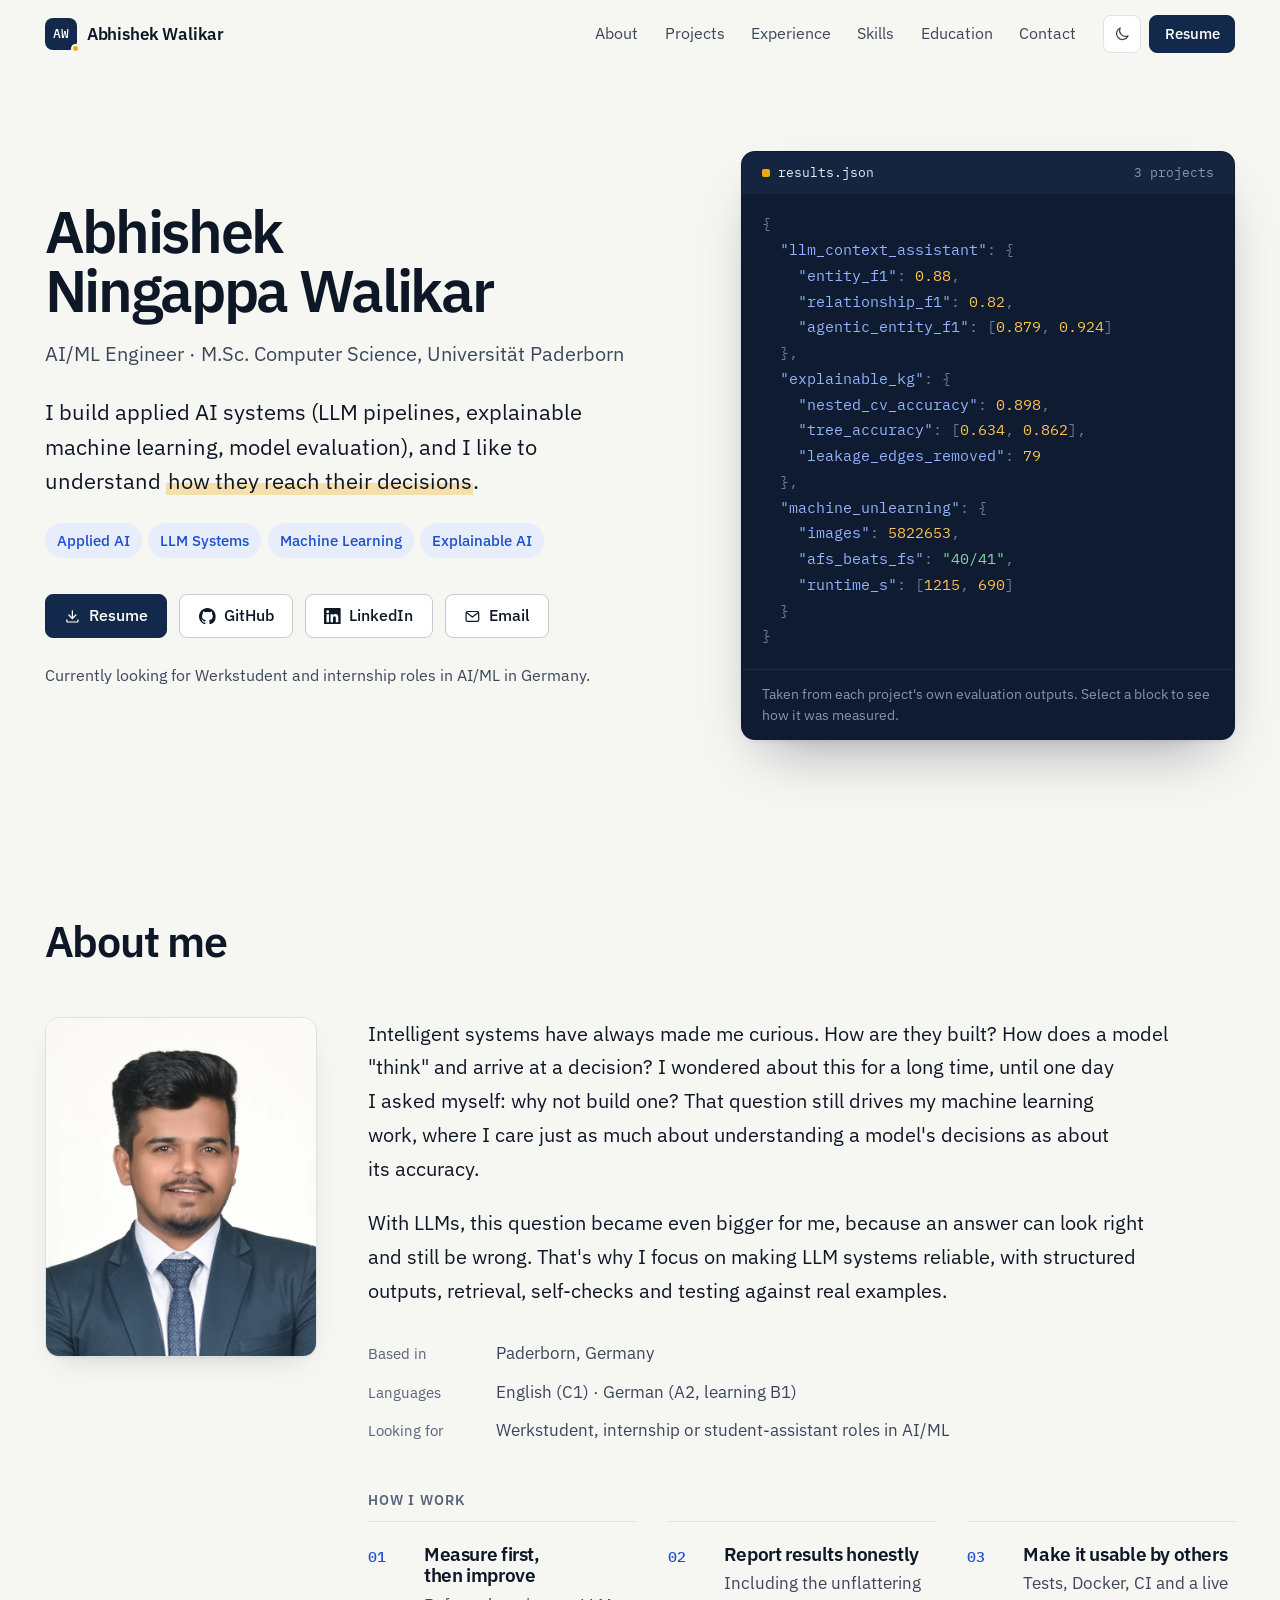
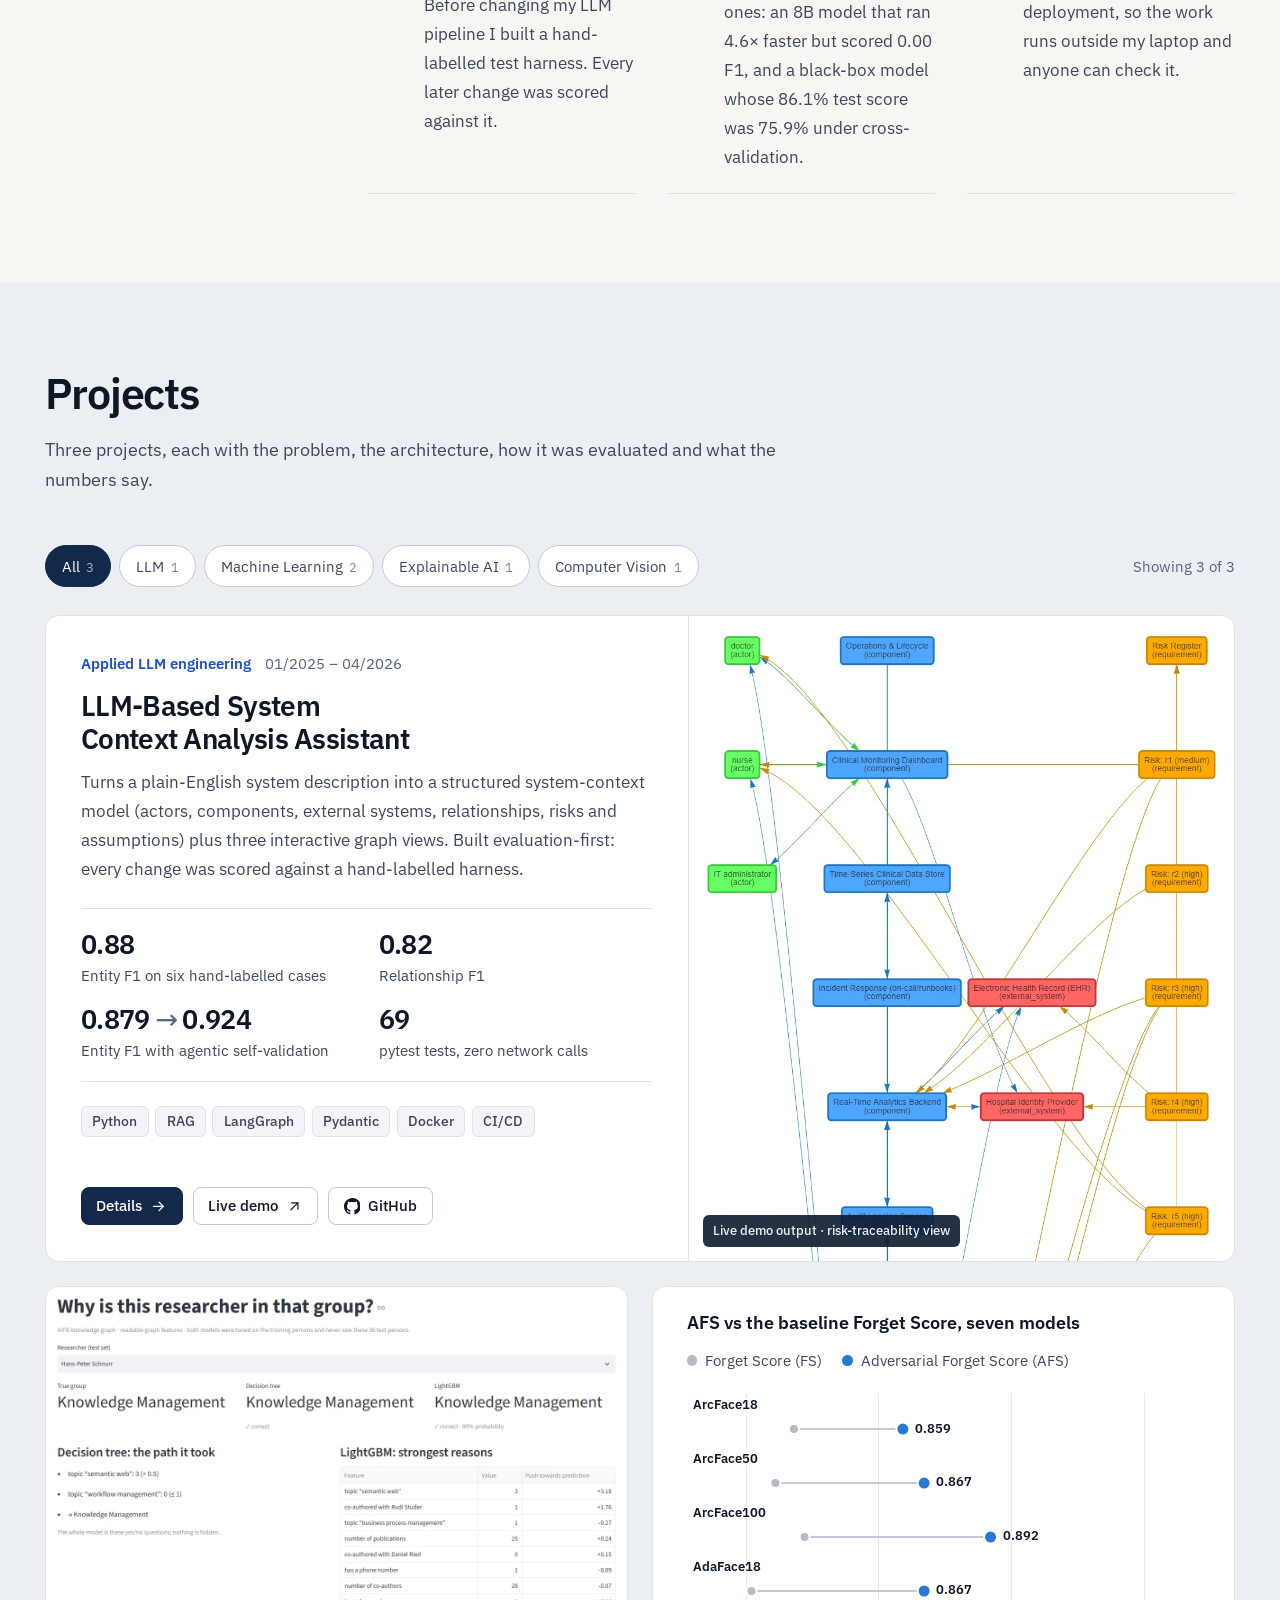
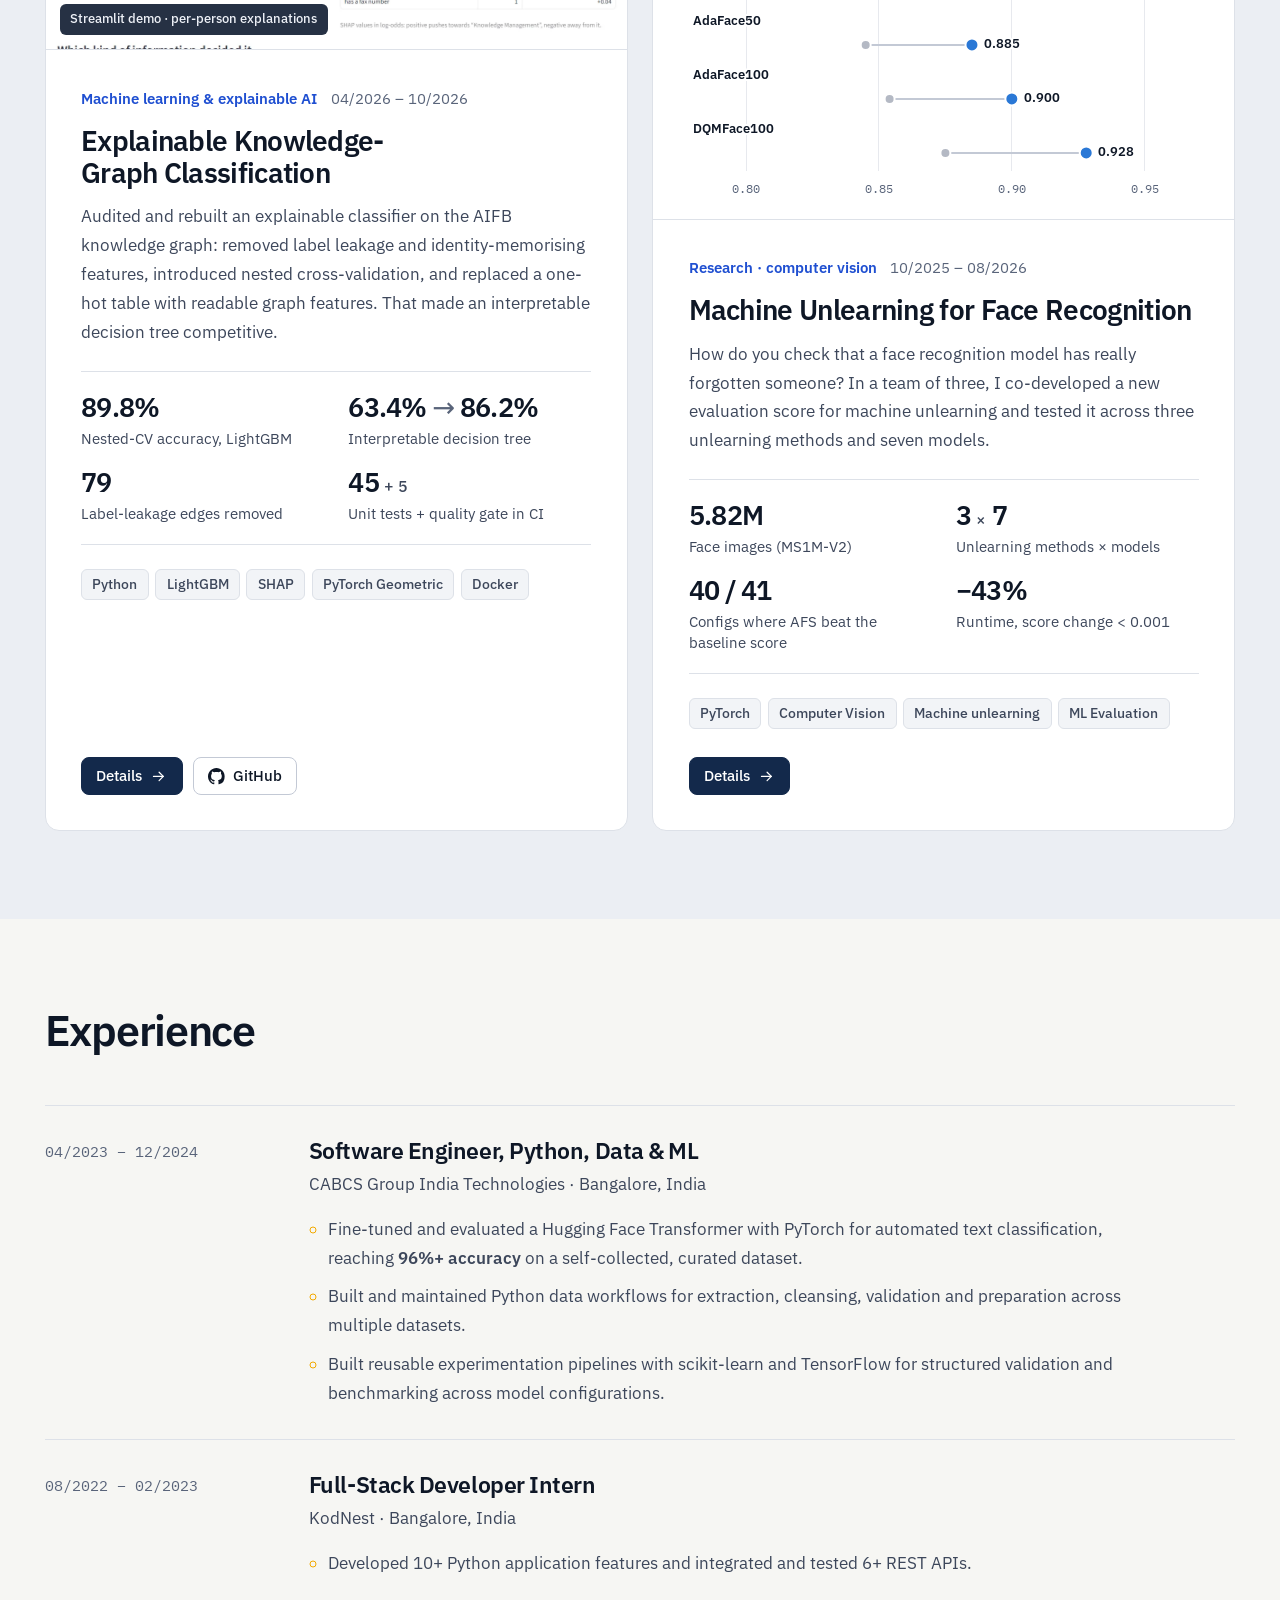
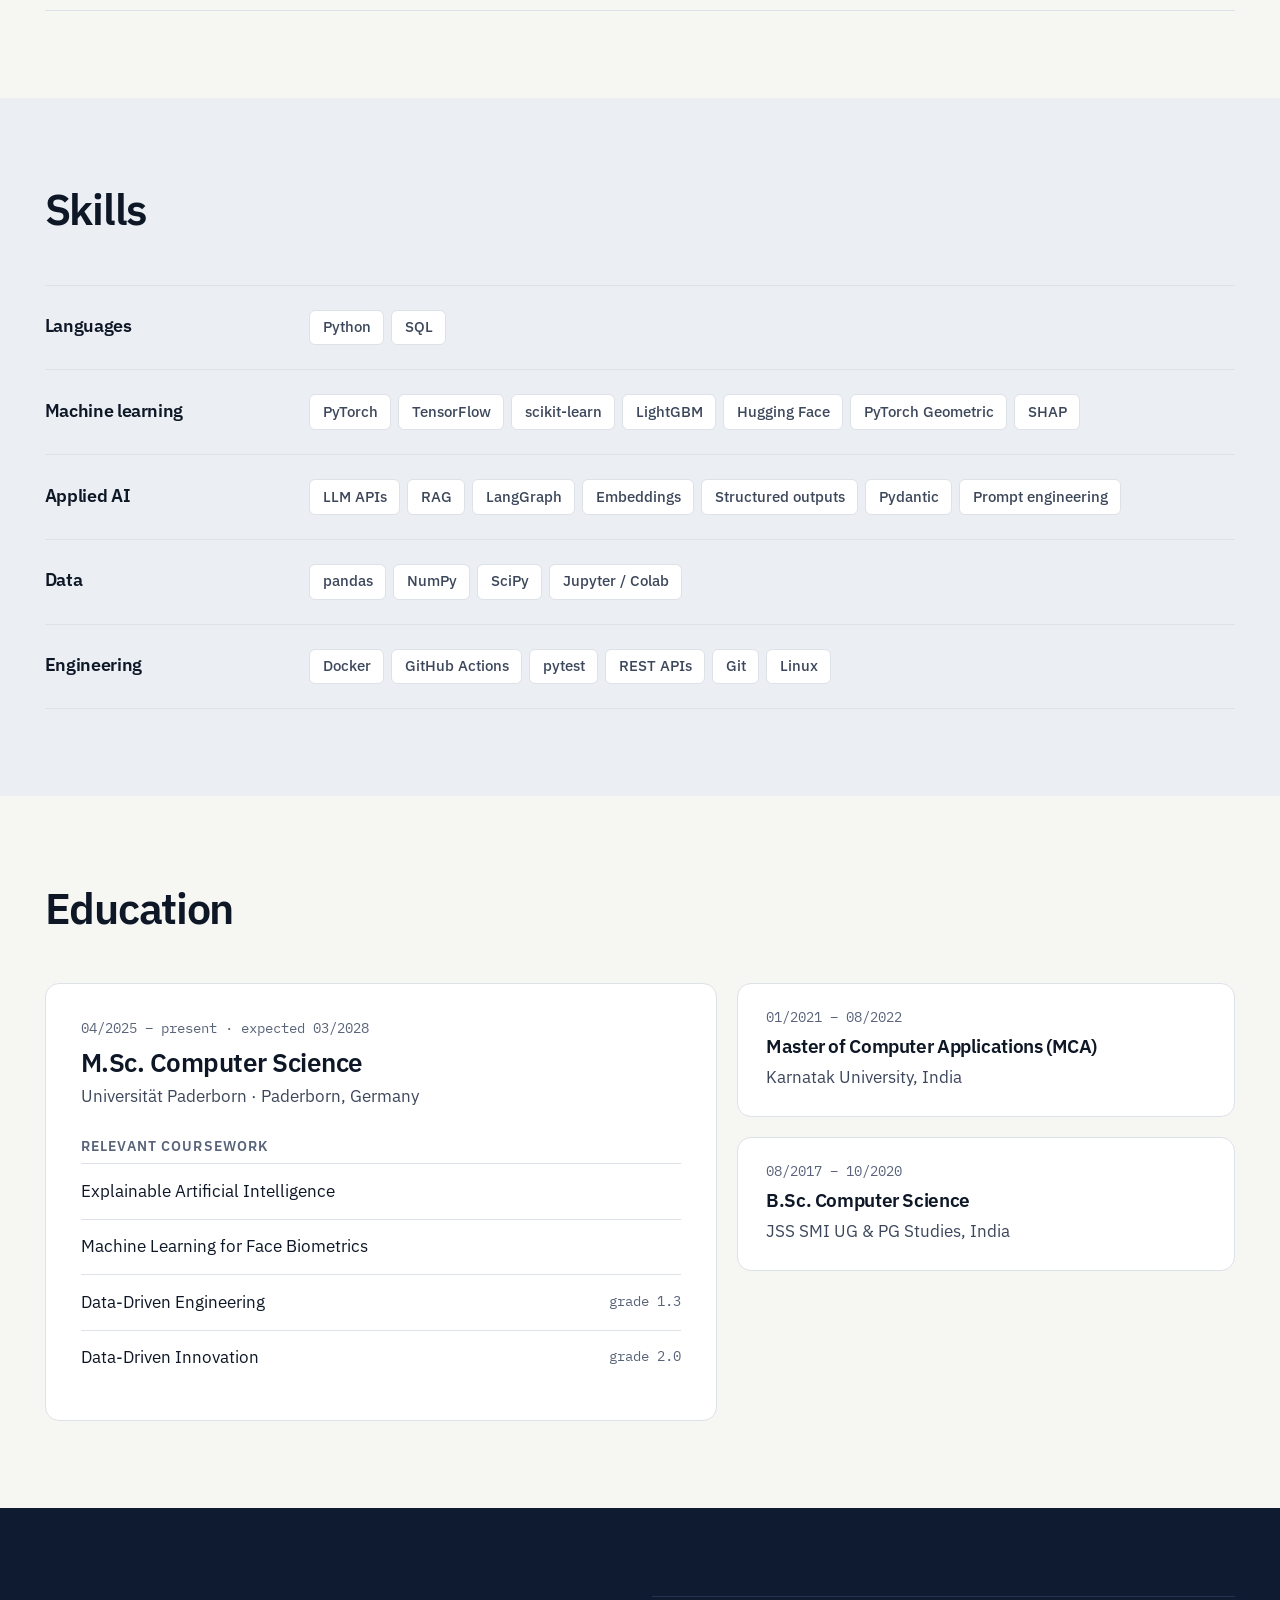
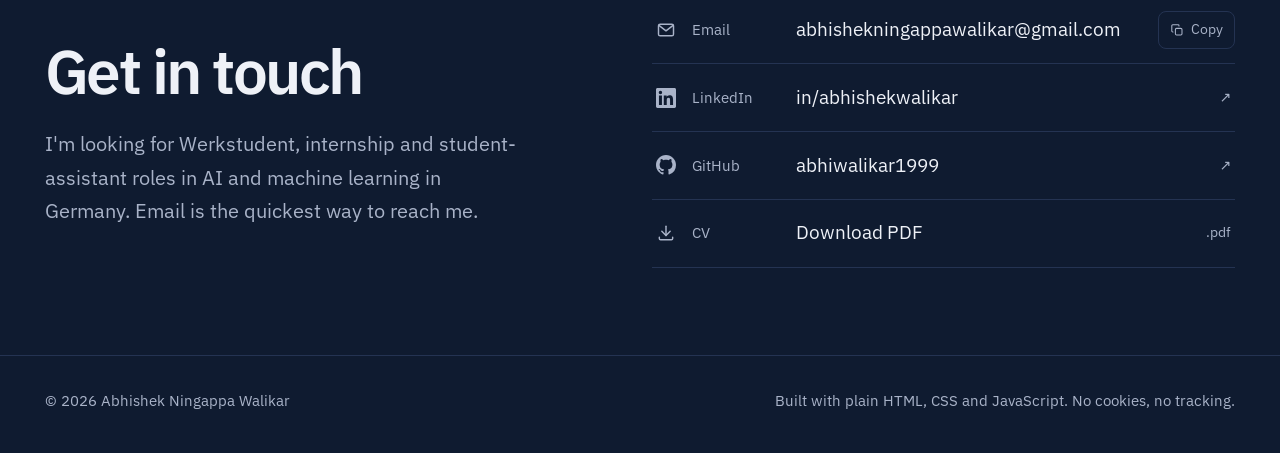
==== site/index.html @ 42af850f "Initial commit" ====
<!doctype html>
<html lang="en">
<head>
  <meta charset="utf-8">
  <meta name="viewport" content="width=device-width, initial-scale=1">
  <title>Abhishek Ningappa Walikar · AI/ML Engineer</title>
  <meta name="description" content="Abhishek Ningappa Walikar is an M.Sc. Computer Science student at Universität Paderborn who builds and evaluates applied AI systems: LLM pipelines, explainable machine learning and model evaluation. Open to Werkstudent and internship roles in AI/ML.">
  <meta name="author" content="Abhishek Ningappa Walikar">
  <meta name="theme-color" content="#f6f6f3" media="(prefers-color-scheme: light)">
  <meta name="theme-color" content="#0a0f1a" media="(prefers-color-scheme: dark)">
  <meta property="og:type" content="website">
  <meta property="og:title" content="Abhishek Ningappa Walikar · AI/ML Engineer">
  <meta property="og:description" content="Applied AI systems, built and measured: LLM pipelines, explainable ML and model evaluation.">
  <!-- deploy:urls -->
  <link rel="canonical" href="https://abhiwalikar1999.github.io/">
  <meta property="og:url" content="https://abhiwalikar1999.github.io/">
  <meta property="og:image" content="https://abhiwalikar1999.github.io/assets/img/og-image.png">
  <meta property="og:image:width" content="1200">
  <meta property="og:image:height" content="630">
  <meta name="twitter:card" content="summary_large_image">
  <!-- /deploy:urls -->
  <link rel="icon" href="assets/img/favicon.svg" type="image/svg+xml">
  <link rel="preload" href="assets/fonts/ibm-plex-sans-latin-wght-normal.woff2" as="font" type="font/woff2" crossorigin>
  <link rel="stylesheet" href="assets/css/style.css">
  <script>try{var t=localStorage.getItem('theme');if(t==='light'||t==='dark')document.documentElement.dataset.theme=t}catch(e){}document.documentElement.classList.add('js')</script>
  <script src="assets/js/main.js" defer></script>
  <script src="assets/js/charts.js" defer></script>
  <script type="application/ld+json">
  {
    "@context": "https://schema.org",
    "@type": "Person",
    "name": "Abhishek Ningappa Walikar",
    "jobTitle": "AI/ML Engineer",
    "email": "mailto:abhishekningappawalikar@gmail.com",
    "address": { "@type": "PostalAddress", "addressLocality": "Paderborn", "addressCountry": "DE" },
    "affiliation": { "@type": "CollegeOrUniversity", "name": "Universität Paderborn" },
    "sameAs": ["https://www.linkedin.com/in/abhishekwalikar", "https://github.com/abhiwalikar1999"],
    "knowsAbout": ["Machine learning", "Large language models", "Retrieval-augmented generation", "Explainable AI", "Computer vision"]
  }
  </script>
</head>
<body>
  <a class="skip-link" href="#main">Skip to content</a>

  <header class="site-header">
    <nav class="wrap nav" aria-label="Main">
      <a class="brand" href="#top"><span class="brand-mark" aria-hidden="true">AW</span><span>Abhishek Walikar</span></a>
      <ul class="nav-links" id="nav-links">
        <li><a href="#about">About</a></li>
        <li><a href="#projects">Projects</a></li>
        <li><a href="#experience">Experience</a></li>
        <li><a href="#skills">Skills</a></li>
        <li><a href="#education">Education</a></li>
        <li><a href="#contact">Contact</a></li>
      </ul>
      <div class="nav-tools">
        <button class="icon-btn theme-toggle" type="button" aria-label="Toggle colour theme">
          <svg class="icon icon--stroke icon-moon" aria-hidden="true"><use href="assets/img/icons.svg#i-moon"/></svg>
          <svg class="icon icon--stroke icon-sun" aria-hidden="true"><use href="assets/img/icons.svg#i-sun"/></svg>
        </button>
        <a class="btn btn--sm nav-resume" href="assets/docs/Abhishek_Ningappa_Walikar_CV.pdf" download>Resume</a>
        <button class="icon-btn menu-toggle" type="button" aria-expanded="false" aria-controls="nav-links" aria-label="Open menu">
          <svg class="icon icon--stroke" aria-hidden="true"><use href="assets/img/icons.svg#i-menu"/></svg>
        </button>
      </div>
    </nav>
  </header>

  <main id="main">
    <!-- Hero ------------------------------------------------------------------ -->
    <section class="hero wrap" id="top" aria-labelledby="hero-title">
      <div class="hero-text">
        <h1 id="hero-title">Abhishek Ningappa Walikar</h1>
        <p class="hero-degree">AI/ML Engineer · M.Sc. Computer Science, Universität Paderborn</p>
        <p class="hero-lead">I build applied AI systems (LLM pipelines, explainable machine learning, model evaluation), and I like to understand <mark class="hl">how they reach their decisions</mark>.</p>
        <ul class="hero-focus" aria-label="Focus areas">
          <li>Applied AI</li>
          <li>LLM Systems</li>
          <li>Machine Learning</li>
          <li>Explainable AI</li>
        </ul>
        <div class="hero-actions">
          <a class="btn" href="assets/docs/Abhishek_Ningappa_Walikar_CV.pdf" download>
            <svg class="icon icon--stroke" aria-hidden="true"><use href="assets/img/icons.svg#i-download"/></svg>Resume
          </a>
          <a class="btn btn--ghost" href="https://github.com/abhiwalikar1999" target="_blank" rel="noopener">
            <svg class="icon" aria-hidden="true"><use href="assets/img/icons.svg#i-github"/></svg>GitHub
          </a>
          <a class="btn btn--ghost" href="https://www.linkedin.com/in/abhishekwalikar" target="_blank" rel="noopener">
            <svg class="icon" aria-hidden="true"><use href="assets/img/icons.svg#i-linkedin"/></svg>LinkedIn
          </a>
          <a class="btn btn--ghost" href="mailto:abhishekningappawalikar@gmail.com">
            <svg class="icon icon--stroke" aria-hidden="true"><use href="assets/img/icons.svg#i-mail"/></svg>Email
          </a>
        </div>
        <p class="hero-note">Currently looking for Werkstudent and internship roles in AI/ML in Germany.</p>
      </div>

      <div class="code-card">
        <div class="code-bar">
          <span class="code-file">results.json</span>
          <span>3 projects</span>
        </div>
        <div class="code-body" role="group" aria-label="Headline results from three projects">
          <span class="lines">
            <span class="ln" style="--i:0"><span class="tk-p">{</span></span>
            <a class="blk" href="projects/llm-context-assistant/" aria-label="LLM-Based System Context Analysis Assistant: entity F1 0.88, relationship F1 0.82, agentic validation 0.879 to 0.924. Open project details.">
              <span class="ln" style="--i:1">  <span class="tk-k">"llm_context_assistant"</span><span class="tk-p">: {</span><span class="hint">  // details →</span></span>
              <span class="ln" style="--i:2">    <span class="tk-k">"entity_f1"</span><span class="tk-p">:</span> <span class="tk-n">0.88</span><span class="tk-p">,</span></span>
              <span class="ln" style="--i:3">    <span class="tk-k">"relationship_f1"</span><span class="tk-p">:</span> <span class="tk-n">0.82</span><span class="tk-p">,</span></span>
              <span class="ln" style="--i:4">    <span class="tk-k">"agentic_entity_f1"</span><span class="tk-p">: [</span><span class="tk-n">0.879</span><span class="tk-p">,</span> <span class="tk-n">0.924</span><span class="tk-p">]</span></span>
              <span class="ln" style="--i:5">  <span class="tk-p">},</span></span>
            </a>
            <a class="blk" href="projects/explainable-kg-classification/" aria-label="Explainable Knowledge-Graph Classification: 89.8% nested cross-validation accuracy, decision tree from 63.4% to 86.2%, 79 leakage edges removed. Open project details.">
              <span class="ln" style="--i:6">  <span class="tk-k">"explainable_kg"</span><span class="tk-p">: {</span><span class="hint">  // details →</span></span>
              <span class="ln" style="--i:7">    <span class="tk-k">"nested_cv_accuracy"</span><span class="tk-p">:</span> <span class="tk-n">0.898</span><span class="tk-p">,</span></span>
              <span class="ln" style="--i:8">    <span class="tk-k">"tree_accuracy"</span><span class="tk-p">: [</span><span class="tk-n">0.634</span><span class="tk-p">,</span> <span class="tk-n">0.862</span><span class="tk-p">],</span></span>
              <span class="ln" style="--i:9">    <span class="tk-k">"leakage_edges_removed"</span><span class="tk-p">:</span> <span class="tk-n">79</span></span>
              <span class="ln" style="--i:10">  <span class="tk-p">},</span></span>
            </a>
            <a class="blk" href="projects/machine-unlearning/" aria-label="Machine Unlearning for Face Recognition: 5.82 million images, AFS separated more strongly than FS in 40 of 41 configurations, runtime from 1,215 to 690 seconds. Open project details.">
              <span class="ln" style="--i:11">  <span class="tk-k">"machine_unlearning"</span><span class="tk-p">: {</span><span class="hint">  // details →</span></span>
              <span class="ln" style="--i:12">    <span class="tk-k">"images"</span><span class="tk-p">:</span> <span class="tk-n">5822653</span><span class="tk-p">,</span></span>
              <span class="ln" style="--i:13">    <span class="tk-k">"afs_beats_fs"</span><span class="tk-p">:</span> <span class="tk-s">"40/41"</span><span class="tk-p">,</span></span>
              <span class="ln" style="--i:14">    <span class="tk-k">"runtime_s"</span><span class="tk-p">: [</span><span class="tk-n">1215</span><span class="tk-p">,</span> <span class="tk-n">690</span><span class="tk-p">]</span></span>
              <span class="ln" style="--i:15">  <span class="tk-p">}</span></span>
            </a>
            <span class="ln" style="--i:16"><span class="tk-p">}</span></span>
          </span>
        </div>
        <p class="code-foot">Taken from each project's own evaluation outputs. Select a block to see how it was measured.</p>
      </div>
    </section>

    <!-- About ----------------------------------------------------------------- -->
    <section class="section" id="about" aria-labelledby="about-title">
      <div class="wrap">
        <div class="section-head reveal">
          <h2 id="about-title">About me</h2>
        </div>
        <div class="about-grid">
          <figure class="portrait reveal">
            <img src="assets/img/portrait.webp" width="640" height="800" alt="Portrait of Abhishek Ningappa Walikar" loading="lazy" decoding="async">
          </figure>
          <div class="about-text reveal">
            <p>Intelligent systems have always made me curious. How are they built? How does a model "think" and arrive at a decision? I wondered about this for a long time, until one day I asked myself: why not build one? That question still drives my machine learning work, where I care just as much about understanding a model's decisions as about its accuracy.</p>
            <p>With LLMs, this question became even bigger for me, because an answer can look right and still be wrong. That's why I focus on making LLM systems reliable, with structured outputs, retrieval, self-checks and testing against real examples.</p>
            <ul class="about-facts">
              <li><span class="label">Based in</span><span>Paderborn, Germany</span></li>
              <li><span class="label">Languages</span><span>English (C1) · German (A2, learning B1)</span></li>
              <li><span class="label">Looking for</span><span>Werkstudent, internship or student-assistant roles in AI/ML</span></li>
            </ul>
          </div>
          <div class="about-principles reveal">
            <p class="principles-title">How I work</p>
            <ol class="principles">
              <li>
                <h3>Measure first, then improve</h3>
                <p>Before changing my LLM pipeline I built a hand-labelled test harness. Every later change was scored against it.</p>
              </li>
              <li>
                <h3>Report results honestly</h3>
                <p>Including the unflattering ones: an 8B model that ran 4.6× faster but scored 0.00 F1, and a black-box model whose 86.1% test score was 75.9% under cross-validation.</p>
              </li>
              <li>
                <h3>Make it usable by others</h3>
                <p>Tests, Docker, CI and a live deployment, so the work runs outside my laptop and anyone can check it.</p>
              </li>
            </ol>
          </div>
        </div>
      </div>
    </section>

    <!-- Projects -------------------------------------------------------------- -->
    <section class="section section--alt" id="projects" aria-labelledby="projects-title">
      <div class="wrap">
        <div class="section-head reveal">
          <h2 id="projects-title">Projects</h2>
          <p>Three projects, each with the problem, the architecture, how it was evaluated and what the numbers say.</p>
        </div>

        <div class="filters reveal" role="group" aria-label="Filter projects by area">
          <button class="filter" type="button" data-filter="all" aria-pressed="true">All</button>
          <button class="filter" type="button" data-filter="llm" aria-pressed="false">LLM</button>
          <button class="filter" type="button" data-filter="ml" aria-pressed="false">Machine Learning</button>
          <button class="filter" type="button" data-filter="xai" aria-pressed="false">Explainable AI</button>
          <button class="filter" type="button" data-filter="cv" aria-pressed="false">Computer Vision</button>
          <span class="filter-status" aria-live="polite">Showing 3 of 3</span>
        </div>

        <ul class="project-grid">
          <!-- Project 1 (featured: has a live demo) -->
          <li class="project project--featured reveal" data-tags="llm">
            <a class="project-media" href="projects/llm-context-assistant/" tabindex="-1" aria-hidden="true">
              <img src="assets/img/projects/llm-risk-overlay.webp" alt="" width="940" height="1110" loading="lazy" decoding="async">
              <span class="media-label">Live demo output · risk-traceability view</span>
            </a>
            <div class="project-body">
              <div class="project-meta"><span class="tag">Applied LLM engineering</span><span>01/2025 – 04/2026</span></div>
              <h3><a href="projects/llm-context-assistant/">LLM-Based System Context Analysis Assistant</a></h3>
              <p class="project-summary">Turns a plain-English system description into a structured system-context model (actors, components, external systems, relationships, risks and assumptions) plus three interactive graph views. Built evaluation-first: every change was scored against a hand-labelled harness.</p>
              <ul class="stats" aria-label="Key results">
                <li class="stat"><strong>0.88</strong><span>Entity F1 on six hand-labelled cases</span></li>
                <li class="stat"><strong>0.82</strong><span>Relationship F1</span></li>
                <li class="stat"><strong>0.879 <span class="arrow">→</span> 0.924</strong><span>Entity F1 with agentic self-validation</span></li>
                <li class="stat"><strong>69</strong><span>pytest tests, zero network calls</span></li>
              </ul>
              <ul class="chip-list" aria-label="Tech stack">
                <li class="chip">Python</li><li class="chip">RAG</li><li class="chip">LangGraph</li><li class="chip">Pydantic</li><li class="chip">Docker</li><li class="chip">CI/CD</li>
              </ul>
              <div class="project-actions">
                <a class="btn btn--sm" href="projects/llm-context-assistant/">Details
                  <svg class="icon icon--stroke" aria-hidden="true"><use href="assets/img/icons.svg#i-arrow-right"/></svg></a>
                <a class="btn btn--sm btn--ghost" href="https://context-graph-assistant.onrender.com" target="_blank" rel="noopener">Live demo
                  <svg class="icon icon--stroke" aria-hidden="true"><use href="assets/img/icons.svg#i-arrow-up-right"/></svg></a>
                <a class="btn btn--sm btn--ghost" href="https://github.com/abhiwalikar1999/LLM-Based-System-Context-Analysis-Assistant" target="_blank" rel="noopener">
                  <svg class="icon" aria-hidden="true"><use href="assets/img/icons.svg#i-github"/></svg>GitHub</a>
              </div>
            </div>
          </li>

          <!-- Project 2 -->
          <li class="project reveal" data-tags="ml xai">
            <a class="project-media" href="projects/explainable-kg-classification/" tabindex="-1" aria-hidden="true">
              <img src="assets/img/projects/kg-demo-card.webp" alt="" width="1290" height="806" loading="lazy" decoding="async">
              <span class="media-label">Streamlit demo · per-person explanations</span>
            </a>
            <div class="project-body">
              <div class="project-meta"><span class="tag">Machine learning &amp; explainable AI</span><span>04/2026 – 10/2026</span></div>
              <h3><a href="projects/explainable-kg-classification/">Explainable Knowledge-Graph Classification</a></h3>
              <p class="project-summary">Audited and rebuilt an explainable classifier on the AIFB knowledge graph: removed label leakage and identity-memorising features, introduced nested cross-validation, and replaced a one-hot table with readable graph features. That made an interpretable decision tree competitive.</p>
              <ul class="stats" aria-label="Key results">
                <li class="stat"><strong>89.8%</strong><span>Nested-CV accuracy, LightGBM</span></li>
                <li class="stat"><strong>63.4% <span class="arrow">→</span> 86.2%</strong><span>Interpretable decision tree</span></li>
                <li class="stat"><strong>79</strong><span>Label-leakage edges removed</span></li>
                <li class="stat"><strong>45 <small>+ 5</small></strong><span>Unit tests + quality gate in CI</span></li>
              </ul>
              <ul class="chip-list" aria-label="Tech stack">
                <li class="chip">Python</li><li class="chip">LightGBM</li><li class="chip">SHAP</li><li class="chip">PyTorch Geometric</li><li class="chip">Docker</li>
              </ul>
              <div class="project-actions">
                <a class="btn btn--sm" href="projects/explainable-kg-classification/">Details
                  <svg class="icon icon--stroke" aria-hidden="true"><use href="assets/img/icons.svg#i-arrow-right"/></svg></a>
                <a class="btn btn--sm btn--ghost" href="https://github.com/abhiwalikar1999/explainable-kg-classification" target="_blank" rel="noopener">
                  <svg class="icon" aria-hidden="true"><use href="assets/img/icons.svg#i-github"/></svg>GitHub</a>
              </div>
            </div>
          </li>

          <!-- Project 3 -->
          <li class="project reveal" data-tags="ml cv">
            <div class="project-media project-media--chart">
              <figure class="chart chart--bare" data-chart="dumbbell" data-min="0.78" data-max="0.95" data-ticks="0.8,0.85,0.9,0.95" data-decimals="3" data-tick-decimals="2" data-label="b" data-row-h="30" data-delta-unit="" data-delta-decimals="3" data-colors="series-muted,series-1">
                <figcaption><span class="chart-title">AFS vs the baseline Forget Score, seven models</span></figcaption>
                <div class="table-wrap"><table class="data-table">
                  <thead><tr><th scope="col">Model</th><th scope="col" class="num">Forget Score (FS)</th><th scope="col" class="num">Adversarial Forget Score (AFS)</th></tr></thead>
                  <tbody>
                    <tr><th scope="row">ArcFace18</th><td class="num">0.818</td><td class="num">0.859</td></tr>
                    <tr><th scope="row">ArcFace50</th><td class="num">0.811</td><td class="num">0.867</td></tr>
                    <tr><th scope="row">ArcFace100</th><td class="num">0.822</td><td class="num">0.892</td></tr>
                    <tr><th scope="row">AdaFace18</th><td class="num">0.802</td><td class="num">0.867</td></tr>
                    <tr><th scope="row">AdaFace50</th><td class="num">0.845</td><td class="num">0.885</td></tr>
                    <tr><th scope="row">AdaFace100</th><td class="num">0.854</td><td class="num">0.900</td></tr>
                    <tr><th scope="row">DQMFace100</th><td class="num">0.875</td><td class="num">0.928</td></tr>
                  </tbody>
                </table></div>
              </figure>
            </div>
            <div class="project-body">
              <div class="project-meta"><span class="tag">Research · computer vision</span><span>10/2025 – 08/2026</span></div>
              <h3><a href="projects/machine-unlearning/">Machine Unlearning for Face Recognition</a></h3>
              <p class="project-summary">How do you check that a face recognition model has really forgotten someone? In a team of three, I co-developed a new evaluation score for machine unlearning and tested it across three unlearning methods and seven models.</p>
              <ul class="stats" aria-label="Key results">
                <li class="stat"><strong>5.82M</strong><span>Face images (MS1M-V2)</span></li>
                <li class="stat"><strong>3 <small>×</small> 7</strong><span>Unlearning methods × models</span></li>
                <li class="stat"><strong>40 / 41</strong><span>Configs where AFS beat the baseline score</span></li>
                <li class="stat"><strong>−43%</strong><span>Runtime, score change &lt; 0.001</span></li>
              </ul>
              <ul class="chip-list" aria-label="Tech stack">
                <li class="chip">PyTorch</li><li class="chip">Computer Vision</li><li class="chip">Machine unlearning</li><li class="chip">ML Evaluation</li>
              </ul>
              <div class="project-actions">
                <a class="btn btn--sm" href="projects/machine-unlearning/">Details
                  <svg class="icon icon--stroke" aria-hidden="true"><use href="assets/img/icons.svg#i-arrow-right"/></svg></a>
              </div>
            </div>
          </li>
        </ul>
      </div>
    </section>

    <!-- Experience -------------------------------------------------------------- -->
    <section class="section" id="experience" aria-labelledby="experience-title">
      <div class="wrap">
        <div class="section-head reveal">
          <h2 id="experience-title">Experience</h2>
        </div>
        <ol class="timeline">
          <li class="reveal">
            <div class="timeline-date">04/2023 – 12/2024</div>
            <div>
              <h3>Software Engineer, Python, Data &amp; ML</h3>
              <p class="timeline-org">CABCS Group India Technologies · Bangalore, India</p>
              <ul>
                <li>Fine-tuned and evaluated a Hugging Face Transformer with PyTorch for automated text classification, reaching <strong>96%+ accuracy</strong> on a self-collected, curated dataset.</li>
                <li>Built and maintained Python data workflows for extraction, cleansing, validation and preparation across multiple datasets.</li>
                <li>Built reusable experimentation pipelines with scikit-learn and TensorFlow for structured validation and benchmarking across model configurations.</li>
              </ul>
            </div>
          </li>
          <li class="reveal">
            <div class="timeline-date">08/2022 – 02/2023</div>
            <div>
              <h3>Full-Stack Developer Intern</h3>
              <p class="timeline-org">KodNest · Bangalore, India</p>
              <ul>
                <li>Developed 10+ Python application features and integrated and tested 6+ REST APIs.</li>
              </ul>
            </div>
          </li>
        </ol>
      </div>
    </section>

    <!-- Skills ------------------------------------------------------------------- -->
    <section class="section section--alt" id="skills" aria-labelledby="skills-title">
      <div class="wrap">
        <div class="section-head reveal">
          <h2 id="skills-title">Skills</h2>
        </div>
        <div class="skills reveal">
          <div class="skill-row">
            <h3>Languages</h3>
            <ul class="chip-list"><li class="chip">Python</li><li class="chip">SQL</li></ul>
          </div>
          <div class="skill-row">
            <h3>Machine learning</h3>
            <ul class="chip-list"><li class="chip">PyTorch</li><li class="chip">TensorFlow</li><li class="chip">scikit-learn</li><li class="chip">LightGBM</li><li class="chip">Hugging Face</li><li class="chip">PyTorch Geometric</li><li class="chip">SHAP</li></ul>
          </div>
          <div class="skill-row">
            <h3>Applied AI</h3>
            <ul class="chip-list"><li class="chip">LLM APIs</li><li class="chip">RAG</li><li class="chip">LangGraph</li><li class="chip">Embeddings</li><li class="chip">Structured outputs</li><li class="chip">Pydantic</li><li class="chip">Prompt engineering</li></ul>
          </div>
          <div class="skill-row">
            <h3>Data</h3>
            <ul class="chip-list"><li class="chip">pandas</li><li class="chip">NumPy</li><li class="chip">SciPy</li><li class="chip">Jupyter / Colab</li></ul>
          </div>
          <div class="skill-row">
            <h3>Engineering</h3>
            <ul class="chip-list"><li class="chip">Docker</li><li class="chip">GitHub Actions</li><li class="chip">pytest</li><li class="chip">REST APIs</li><li class="chip">Git</li><li class="chip">Linux</li></ul>
          </div>
        </div>
      </div>
    </section>

    <!-- Education ------------------------------------------------------------------ -->
    <section class="section" id="education" aria-labelledby="education-title">
      <div class="wrap">
        <div class="section-head reveal">
          <h2 id="education-title">Education</h2>
        </div>
        <div class="edu-grid">
          <article class="edu-main card reveal">
            <span class="edu-date">04/2025 – present · expected 03/2028</span>
            <h3>M.Sc. Computer Science</h3>
            <p class="timeline-org">Universität Paderborn · Paderborn, Germany</p>
            <p class="coursework-title">Relevant coursework</p>
            <ul class="coursework">
              <li><span>Explainable Artificial Intelligence</span></li>
              <li><span>Machine Learning for Face Biometrics</span></li>
              <li><span>Data-Driven Engineering</span><span>grade 1.3</span></li>
              <li><span>Data-Driven Innovation</span><span>grade 2.0</span></li>
            </ul>
          </article>
          <div class="edu-side">
            <article class="edu-item card reveal">
              <span class="edu-date">01/2021 – 08/2022</span>
              <h3>Master of Computer Applications (MCA)</h3>
              <p>Karnatak University, India</p>
            </article>
            <article class="edu-item card reveal">
              <span class="edu-date">08/2017 – 10/2020</span>
              <h3>B.Sc. Computer Science</h3>
              <p>JSS SMI UG &amp; PG Studies, India</p>
            </article>
          </div>
        </div>
      </div>
    </section>

    <!-- Contact (dark band) ---------------------------------------------------------- -->
    <section class="section section--band" id="contact" aria-labelledby="contact-title">
      <div class="wrap contact">
        <div class="reveal">
          <h2 id="contact-title">Get in touch</h2>
          <p class="contact-lead">I'm looking for Werkstudent, internship and student-assistant roles in AI and machine learning in Germany. Email is the quickest way to reach me.</p>
        </div>
        <ul class="contact-list reveal">
          <li>
            <a class="contact-row" href="mailto:abhishekningappawalikar@gmail.com">
              <svg class="icon icon--stroke" aria-hidden="true"><use href="assets/img/icons.svg#i-mail"/></svg>
              <span class="label">Email</span><span class="value">abhishekningappawalikar@<wbr>gmail.com</span>
            </a>
            <button class="copy-btn" type="button" data-copy="abhishekningappawalikar@gmail.com" aria-label="Copy email address">
              <svg class="icon icon--stroke" aria-hidden="true"><use href="assets/img/icons.svg#i-copy"/></svg>Copy
            </button>
          </li>
          <li>
            <a class="contact-row" href="https://www.linkedin.com/in/abhishekwalikar" target="_blank" rel="noopener">
              <svg class="icon" aria-hidden="true"><use href="assets/img/icons.svg#i-linkedin"/></svg>
              <span class="label">LinkedIn</span><span class="value">in/abhishekwalikar</span><span class="trail">↗</span>
            </a>
          </li>
          <li>
            <a class="contact-row" href="https://github.com/abhiwalikar1999" target="_blank" rel="noopener">
              <svg class="icon" aria-hidden="true"><use href="assets/img/icons.svg#i-github"/></svg>
              <span class="label">GitHub</span><span class="value">abhiwalikar1999</span><span class="trail">↗</span>
            </a>
          </li>
          <li>
            <a class="contact-row" href="assets/docs/Abhishek_Ningappa_Walikar_CV.pdf" download>
              <svg class="icon icon--stroke" aria-hidden="true"><use href="assets/img/icons.svg#i-download"/></svg>
              <span class="label">CV</span><span class="value">Download PDF</span><span class="trail">.pdf</span>
            </a>
          </li>
        </ul>
      </div>
    </section>
  </main>

  <footer class="site-footer">
    <div class="wrap footer-inner">
      <p>© <span data-year>2026</span> Abhishek Ningappa Walikar</p>
      <p>Built with plain HTML, CSS and JavaScript. No cookies, no tracking.</p>
    </div>
  </footer>
</body>
</html>
---- site/assets/css/style.css ----
/* ==========================================================================
   Abhishek Walikar — portfolio
   Plain CSS, no framework. Everything is sized in rem, and the root font
   size grows on large monitors, so the whole layout scales with the screen.
   1. Fonts   2. Tokens   3. Base   4. Header   5. Components
   6. Home sections   7. Project pages   8. Charts & widgets   9. Motion & print
   ========================================================================== */

/* 1. Fonts (self-hosted: no requests to third parties) --------------------- */
@font-face {
  font-family: "IBM Plex Sans";
  src: url("../fonts/ibm-plex-sans-latin-wght-normal.woff2") format("woff2");
  font-weight: 100 700;
  font-style: normal;
  font-display: swap;
}
@font-face {
  font-family: "IBM Plex Mono";
  src: url("../fonts/ibm-plex-mono-latin-400-normal.woff2") format("woff2");
  font-weight: 400;
  font-style: normal;
  font-display: swap;
}
@font-face {
  font-family: "IBM Plex Mono";
  src: url("../fonts/ibm-plex-mono-latin-500-normal.woff2") format("woff2");
  font-weight: 500;
  font-style: normal;
  font-display: swap;
}

/* 2. Tokens ---------------------------------------------------------------- */
:root {
  color-scheme: light;
  --font-sans: "IBM Plex Sans", system-ui, -apple-system, "Segoe UI", sans-serif;
  --font-mono: "IBM Plex Mono", ui-monospace, "SFMono-Regular", Consolas, monospace;

  /* surfaces & ink */
  --bg: #f6f6f3;
  --bg-alt: #ebeef3;
  --surface: #ffffff;
  --surface-2: #f2f4f7;
  --ink: #0e1726;
  --ink-2: #3d475b;
  --ink-3: #59647a;
  --line: #dde1e8;
  --line-strong: #c3c9d5;

  /* brand: deep navy, cobalt links, amber highlight */
  --brand: #13294b;
  --brand-hover: #1d3a68;
  --on-brand: #ffffff;
  --link: #1f4fd1;
  --link-hover: #153a9e;
  --accent: #f2a900;
  --accent-soft: rgba(242, 169, 0, 0.3);
  --tint: #e7edfb;

  /* dark bands (contact, footer) — the same in both themes */
  --band: #0f1b30;
  --band-ink: #eef1f7;
  --band-ink-2: #a9b3c8;
  --band-line: #243352;
  --band-link: #a9bfff;

  /* code card — always dark, like an editor */
  --code-bg: #0f1b30;
  --code-bar: #16253f;
  --code-ink: #dbe2ef;
  --code-muted: #8794af;
  --code-key: #93b4ff;
  --code-num: #ffc24d;
  --code-str: #7ddba3;
  --code-punc: #6f7d99;
  --code-hover: rgba(147, 180, 255, 0.1);
  --code-border: transparent;

  --header-bg: rgba(246, 246, 243, 0.86);
  --shadow: 0 1px 2px rgba(14, 23, 38, 0.05), 0 0.75rem 2rem -1rem rgba(14, 23, 38, 0.2);
  --shadow-lg: 0 2px 4px rgba(14, 23, 38, 0.06), 0 1.75rem 3.5rem -1.5rem rgba(14, 23, 38, 0.4);

  /* chart roles (validated default palette, slots 1–2 + chrome) */
  --series-1: #2a78d6;
  --series-2: #eb6834;
  --series-muted: #b4b9c4;
  --series-neg: #e34948;
  --grid: #e7e9ee;
  --axis: #c3c9d5;

  --good: #12a150;

  --radius: 0.875rem;
  --radius-sm: 0.5rem;
  --wrap: 86rem;
  --gutter: clamp(1rem, 0.4rem + 3vw, 4rem);
  --header-h: 4.25rem;
}

@media (prefers-color-scheme: dark) {
  :root:not([data-theme="light"]) {
    color-scheme: dark;
    --bg: #0a0f1a;
    --bg-alt: #0e1522;
    --surface: #121b2b;
    --surface-2: #182336;
    --ink: #e8ecf4;
    --ink-2: #b6bfd1;
    --ink-3: #8f9ab1;
    --line: #1f2a3e;
    --line-strong: #2e3b56;
    --brand: #e8ecf4;
    --brand-hover: #ffffff;
    --on-brand: #0a0f1a;
    --link: #93adff;
    --link-hover: #bccdff;
    --accent: #f5b301;
    --accent-soft: rgba(245, 179, 1, 0.24);
    --tint: #18264a;
    --band: #060a12;
    --band-line: #1c2740;
    --code-bg: #0c1424;
    --code-bar: #111c30;
    --code-border: #2e3b56;
    --header-bg: rgba(10, 15, 26, 0.84);
    --shadow: 0 1px 2px rgba(0, 0, 0, 0.4), 0 0.75rem 2rem -1rem rgba(0, 0, 0, 0.7);
    --shadow-lg: 0 2px 4px rgba(0, 0, 0, 0.4), 0 1.75rem 3.5rem -1.5rem rgba(0, 0, 0, 0.8);
    --series-1: #3987e5;
    --series-2: #d95926;
    --series-muted: #5b6478;
    --series-neg: #e66767;
    --grid: #1c2638;
    --axis: #2e3b56;
    --good: #22c55e;
  }
}
:root[data-theme="dark"] {
  color-scheme: dark;
  --bg: #0a0f1a;
  --bg-alt: #0e1522;
  --surface: #121b2b;
  --surface-2: #182336;
  --ink: #e8ecf4;
  --ink-2: #b6bfd1;
  --ink-3: #8f9ab1;
  --line: #1f2a3e;
  --line-strong: #2e3b56;
  --brand: #e8ecf4;
  --brand-hover: #ffffff;
  --on-brand: #0a0f1a;
  --link: #93adff;
  --link-hover: #bccdff;
  --accent: #f5b301;
  --accent-soft: rgba(245, 179, 1, 0.24);
  --tint: #18264a;
  --band: #060a12;
  --band-line: #1c2740;
  --code-bg: #0c1424;
  --code-bar: #111c30;
  --code-border: #2e3b56;
  --header-bg: rgba(10, 15, 26, 0.84);
  --shadow: 0 1px 2px rgba(0, 0, 0, 0.4), 0 0.75rem 2rem -1rem rgba(0, 0, 0, 0.7);
  --shadow-lg: 0 2px 4px rgba(0, 0, 0, 0.4), 0 1.75rem 3.5rem -1.5rem rgba(0, 0, 0, 0.8);
  --series-1: #3987e5;
  --series-2: #d95926;
  --series-muted: #5b6478;
  --series-neg: #e66767;
  --grid: #1c2638;
  --axis: #2e3b56;
  --good: #22c55e;
}

/* 3. Base ------------------------------------------------------------------ */
*, *::before, *::after { box-sizing: border-box; }

html {
  /* 16px up to ~1440px wide, then grows to 19px on 2560px screens */
  font-size: clamp(100%, 0.759rem + 0.268vw, 118.75%);
  -webkit-text-size-adjust: 100%;
  text-size-adjust: 100%;
  scroll-behavior: smooth;
  scroll-padding-top: calc(var(--header-h) + 1.5rem);
}

body {
  margin: 0;
  background: var(--bg);
  color: var(--ink);
  font: 400 1.0625rem/1.7 var(--font-sans);
  -webkit-font-smoothing: antialiased;
  -moz-osx-font-smoothing: grayscale;
  overflow-x: hidden;
}

h1, h2, h3, h4 {
  margin: 0;
  line-height: 1.15;
  font-weight: 600;
  letter-spacing: -0.02em;
  text-wrap: balance;
}

p { margin: 0 0 1em; text-wrap: pretty; }
p:last-child { margin-bottom: 0; }

a { color: var(--link); text-decoration: none; }
a:hover { color: var(--link-hover); }
.prose a, .text-link {
  text-decoration: underline;
  text-decoration-thickness: 1px;
  text-underline-offset: 0.2em;
  text-decoration-color: color-mix(in srgb, currentColor 40%, transparent);
}
.prose a:hover, .text-link:hover { text-decoration-color: currentColor; }

img, svg { display: block; max-width: 100%; }
ul, ol { margin: 0; padding: 0; }
button { font: inherit; color: inherit; }
code, kbd, samp, pre { font-family: var(--font-mono); font-size: 0.9em; }
:not(pre) > code {
  padding: 0.1em 0.35em;
  border-radius: 0.25rem;
  background: var(--surface-2);
  font-size: 0.86em;
}
strong { font-weight: 600; }

mark.hl {
  padding: 0 0.08em;
  background: linear-gradient(transparent 60%, var(--accent-soft) 60%);
  color: inherit;
}

:focus-visible {
  outline: 2px solid var(--link);
  outline-offset: 3px;
  border-radius: 0.25rem;
}
::selection { background: var(--accent-soft); color: var(--ink); }

.visually-hidden {
  position: absolute !important;
  width: 1px; height: 1px;
  padding: 0; margin: -1px;
  overflow: hidden; clip: rect(0 0 0 0);
  white-space: nowrap; border: 0;
}

.skip-link {
  position: absolute;
  left: var(--gutter);
  top: -3rem;
  z-index: 100;
  padding: 0.5rem 0.875rem;
  border-radius: var(--radius-sm);
  background: var(--brand);
  color: var(--on-brand);
}
.skip-link:focus { top: 0.75rem; color: var(--on-brand); }

.mono { font-family: var(--font-mono); }
.muted { color: var(--ink-3); }

.icon { width: 1em; height: 1em; flex: none; fill: currentColor; }
.icon--stroke {
  fill: none;
  stroke: currentColor;
  stroke-width: 1.75;
  stroke-linecap: round;
  stroke-linejoin: round;
}

.wrap {
  width: 100%;
  max-width: calc(var(--wrap) + 2 * var(--gutter));
  margin-inline: auto;
  padding-inline: var(--gutter);
}

/* 4. Header ------------------------------------------------------------------ */
.site-header {
  position: sticky;
  top: 0;
  z-index: 50;
  background: var(--header-bg);
  -webkit-backdrop-filter: saturate(1.4) blur(12px);
  backdrop-filter: saturate(1.4) blur(12px);
  border-bottom: 1px solid transparent;
  transition: border-color 0.2s ease;
}
.site-header.is-scrolled { border-bottom-color: var(--line); }

.nav {
  display: flex;
  align-items: center;
  gap: 1rem;
  height: var(--header-h);
}

.brand {
  display: inline-flex;
  align-items: center;
  gap: 0.625rem;
  margin-right: auto;
  color: var(--ink);
  font-weight: 600;
  font-size: 1.0625rem;
  letter-spacing: -0.01em;
  white-space: nowrap;
}
.brand:hover { color: var(--ink); }
.brand-mark {
  position: relative;
  display: grid;
  place-items: center;
  width: 2rem;
  height: 2rem;
  border-radius: 0.5rem;
  background: var(--brand);
  color: var(--on-brand);
  font: 500 0.8rem/1 var(--font-mono);
}
.brand-mark::after {
  content: "";
  position: absolute;
  right: -0.2rem;
  bottom: -0.2rem;
  width: 0.55rem;
  height: 0.55rem;
  border-radius: 50%;
  background: var(--accent);
  border: 2px solid var(--bg);
}

.nav-links { display: flex; align-items: center; gap: 0.25rem; list-style: none; }
.nav-links a {
  display: block;
  padding: 0.4rem 0.7rem;
  border-radius: var(--radius-sm);
  color: var(--ink-2);
  font-size: 1rem;
}
.nav-links a:hover { color: var(--ink); background: var(--surface-2); }
.nav-links a[aria-current="true"] { color: var(--ink); }
.nav-links a[aria-current="true"]::after {
  content: "";
  display: block;
  height: 2px;
  margin-top: 2px;
  border-radius: 2px;
  background: var(--accent);
}

.nav-tools { display: flex; align-items: center; gap: 0.5rem; }

.icon-btn {
  display: inline-grid;
  place-items: center;
  width: 2.375rem;
  height: 2.375rem;
  border: 1px solid var(--line);
  border-radius: var(--radius-sm);
  background: var(--surface);
  color: var(--ink-2);
  cursor: pointer;
  transition: color 0.15s, border-color 0.15s;
}
.icon-btn:hover { color: var(--ink); border-color: var(--line-strong); }
.icon-btn .icon { width: 1.125rem; height: 1.125rem; }

.theme-toggle .icon-sun { display: none; }
:root[data-theme="dark"] .theme-toggle .icon-sun { display: block; }
:root[data-theme="dark"] .theme-toggle .icon-moon { display: none; }
@media (prefers-color-scheme: dark) {
  :root:not([data-theme="light"]) .theme-toggle .icon-sun { display: block; }
  :root:not([data-theme="light"]) .theme-toggle .icon-moon { display: none; }
}

.menu-toggle { display: none; }

@media (max-width: 900px) {
  .menu-toggle { display: inline-grid; }
  .nav-links {
    position: absolute;
    top: var(--header-h);
    left: 0;
    right: 0;
    display: none;
    flex-direction: column;
    align-items: stretch;
    gap: 0;
    padding: 0.5rem var(--gutter) 1rem;
    background: var(--bg);
    border-bottom: 1px solid var(--line);
    box-shadow: var(--shadow);
  }
  .nav-links.is-open { display: flex; }
  .nav-links a { padding: 0.8rem 0.25rem; border-radius: 0; border-bottom: 1px solid var(--line); font-size: 1.0625rem; }
  .nav-links li:last-child a { border-bottom: 0; }
  .nav-links a[aria-current="true"]::after { display: none; }
  .nav-tools .nav-resume { display: none; }
}

.progress {
  position: absolute;
  left: 0;
  bottom: -1px;
  width: 100%;
  height: 2px;
  transform-origin: 0 50%;
  transform: scaleX(var(--progress, 0));
  background: var(--accent);
}

/* 5. Components -------------------------------------------------------------- */
.btn {
  display: inline-flex;
  align-items: center;
  justify-content: center;
  gap: 0.5rem;
  min-height: 2.75rem;
  padding: 0.625rem 1.15rem;
  border: 1px solid var(--brand);
  border-radius: var(--radius-sm);
  background: var(--brand);
  color: var(--on-brand);
  font-size: 1rem;
  font-weight: 500;
  line-height: 1.2;
  white-space: nowrap;
  cursor: pointer;
  transition: transform 0.15s ease, background 0.15s, border-color 0.15s, color 0.15s, box-shadow 0.15s;
}
.btn:hover { color: var(--on-brand); background: var(--brand-hover); border-color: var(--brand-hover); transform: translateY(-1px); box-shadow: var(--shadow); }
.btn:active { transform: translateY(0); }
.btn .icon { width: 1.05rem; height: 1.05rem; }

.btn--ghost { background: var(--surface); color: var(--ink); border-color: var(--line-strong); }
.btn--ghost:hover { background: var(--surface); color: var(--ink); border-color: var(--ink-3); }

.btn--sm { min-height: 2.375rem; padding: 0.45rem 0.9rem; font-size: 0.9375rem; }

.eyebrow {
  display: inline-flex;
  align-items: center;
  gap: 0.625rem;
  margin: 0;
  color: var(--link);
  font-size: 0.875rem;
  font-weight: 600;
  letter-spacing: 0.08em;
  text-transform: uppercase;
}
.eyebrow::before {
  content: "";
  width: 1.5rem;
  height: 3px;
  border-radius: 2px;
  background: var(--accent);
}

.chip-list { display: flex; flex-wrap: wrap; gap: 0.4rem; list-style: none; }
.chip {
  display: inline-block;
  padding: 0.25rem 0.65rem;
  border: 1px solid var(--line);
  border-radius: 0.375rem;
  background: var(--surface-2);
  color: var(--ink-2);
  font-size: 0.875rem;
  font-weight: 500;
  line-height: 1.5;
  white-space: nowrap;
}

.card {
  border: 1px solid var(--line);
  border-radius: var(--radius);
  background: var(--surface);
}

.toast {
  position: fixed;
  left: 50%;
  bottom: 1.5rem;
  z-index: 80;
  padding: 0.65rem 1rem;
  border-radius: var(--radius-sm);
  background: var(--brand);
  color: var(--on-brand);
  font-size: 0.9375rem;
  box-shadow: var(--shadow);
  transform: translate(-50%, 1rem);
  opacity: 0;
  pointer-events: none;
  transition: opacity 0.2s, transform 0.2s;
}
.toast.is-visible { opacity: 1; transform: translate(-50%, 0); }

/* Sections */
.section { padding-block: clamp(4rem, 2.25rem + 4vw, 7rem); }
.section--alt { background: var(--bg-alt); }
.section--band { background: var(--band); color: var(--band-ink); }

.section-head {
  display: grid;
  gap: 0.75rem;
  max-width: 48rem;
  margin-bottom: clamp(2.25rem, 1.5rem + 2vw, 3.5rem);
}
.section-head h2 { font-size: clamp(2rem, 1.35rem + 1.7vw, 3rem); letter-spacing: -0.03em; }
.section-head p { margin: 0.25rem 0 0; color: var(--ink-2); font-size: 1.125rem; }

/* 6. Home sections ------------------------------------------------------------ */

/* Hero */
.hero {
  display: grid;
  gap: clamp(2.5rem, 1rem + 4vw, 5rem);
  align-items: center;
  padding-block: clamp(3rem, 1.5rem + 4.5vw, 7rem) clamp(3.5rem, 2rem + 4.5vw, 7.5rem);
}
@media (min-width: 1024px) {
  .hero { grid-template-columns: minmax(0, 1.12fr) minmax(0, 0.88fr); }
}

.hero h1 {
  font-size: clamp(2.6rem, 1.5rem + 2.7vw, 5.25rem);
  font-weight: 600;
  letter-spacing: -0.04em;
  line-height: 1.02;
}
.hero-degree {
  margin: 1rem 0 0;
  color: var(--ink-2);
  font-size: clamp(1.125rem, 1rem + 0.3vw, 1.3125rem);
}
.hero-lead {
  max-width: 36rem;
  margin: 1.5rem 0 0;
  color: var(--ink);
  font-size: clamp(1.1875rem, 1rem + 0.5vw, 1.5rem);
  line-height: 1.55;
}
.hero-focus {
  display: flex;
  flex-wrap: wrap;
  gap: 0.4rem;
  margin: 1.5rem 0 0;
  list-style: none;
}
.hero-focus li {
  padding: 0.3rem 0.75rem;
  border-radius: 999px;
  background: var(--tint);
  color: var(--link);
  font-size: 0.9375rem;
  font-weight: 500;
}
.hero-actions { display: flex; flex-wrap: wrap; gap: 0.75rem; margin-top: 2.25rem; }
.hero-note { margin: 1.5rem 0 0; color: var(--ink-2); font-size: 1rem; }

/* Code card (hero) — always dark, like an editor */
.code-card {
  overflow: hidden;
  border: 1px solid var(--code-border);
  border-radius: var(--radius);
  background: var(--code-bg);
  color: var(--code-ink);
  box-shadow: var(--shadow-lg);
}
.code-bar {
  display: flex;
  align-items: center;
  justify-content: space-between;
  gap: 0.75rem;
  padding: 0.75rem 1.25rem;
  background: var(--code-bar);
  color: var(--code-muted);
  font: 400 0.8125rem/1.4 var(--font-mono);
}
.code-file { display: inline-flex; align-items: center; gap: 0.5rem; color: #e6ebf5; }
.code-file::before { content: ""; width: 0.5rem; height: 0.5rem; border-radius: 2px; background: var(--accent); }
.code-body {
  padding: 1.1rem 0 1.25rem;
  overflow-x: auto;
  font-family: var(--font-mono);
  font-size: clamp(0.8125rem, 0.72rem + 0.25vw, 0.9375rem);
  line-height: 1.75;
}
.code-body .lines { display: block; min-width: max-content; }
.code-body .ln { display: block; padding-inline: 1.25rem; white-space: pre; }
.code-body .blk {
  display: block;
  color: inherit;
  border-left: 2px solid transparent;
  transition: background 0.15s, border-color 0.15s;
}
.code-body .blk .ln { padding-left: calc(1.25rem - 2px); }
.code-body .blk:hover,
.code-body .blk:focus-visible { background: var(--code-hover); border-left-color: var(--accent); outline: none; }
.code-body .hint { opacity: 0; color: var(--accent); transition: opacity 0.15s; }
.code-body .blk:hover .hint,
.code-body .blk:focus-visible .hint { opacity: 1; }
.tk-k { color: var(--code-key); }
.tk-n { color: var(--code-num); }
.tk-s { color: var(--code-str); }
.tk-p { color: var(--code-punc); }
.code-foot {
  margin: 0;
  padding: 0.85rem 1.25rem;
  border-top: 1px solid rgba(255, 255, 255, 0.07);
  color: var(--code-muted);
  font-size: 0.875rem;
  line-height: 1.5;
}
@media (max-width: 420px) { .code-bar span:last-child { display: none; } }

.js .code-body .ln {
  opacity: 0;
  transform: translateY(3px);
  animation: line-in 0.35s ease forwards;
  animation-delay: calc(var(--i, 0) * 45ms + 150ms);
}
@keyframes line-in { to { opacity: 1; transform: none; } }

/* About */
.about-grid { display: grid; grid-template-columns: minmax(0, 1fr); gap: 2.5rem; }
.portrait { margin: 0; max-width: 13rem; }
.portrait img {
  width: 100%;
  height: auto;
  aspect-ratio: 4 / 5;
  object-fit: cover;
  border: 1px solid var(--line);
  border-radius: var(--radius);
  background: #fff;
  box-shadow: var(--shadow);
}
@media (min-width: 760px) {
  .about-grid { grid-template-columns: 15rem minmax(0, 1fr); gap: 2.75rem 3.5rem; }
  /* the photo stays beside the text while it scrolls */
  .portrait { max-width: none; grid-row: span 2; align-self: start; position: sticky; top: calc(var(--header-h) + 2rem); }
  .about-principles { grid-column: 2; }
}
@media (min-width: 1200px) {
  .about-grid { grid-template-columns: 17rem minmax(0, 1fr); column-gap: clamp(3rem, 4vw, 5rem); }
  .about-text { max-width: 50rem; }
  .principles { grid-template-columns: repeat(3, minmax(0, 1fr)); column-gap: 2rem; }
  .principles li { align-content: start; border-bottom: 1px solid var(--line); }
}
.about-text p { font-size: clamp(1.125rem, 1rem + 0.35vw, 1.3125rem); line-height: 1.65; }
.about-facts { display: grid; gap: 0.6rem; margin-top: 2rem; list-style: none; color: var(--ink-2); }
.about-facts li { display: flex; gap: 1rem; align-items: baseline; }
.about-facts .label { flex: none; width: 7rem; color: var(--ink-3); font-size: 0.9375rem; }

.principles-title { margin: 0 0 0.5rem; color: var(--ink-3); font-size: 0.875rem; font-weight: 600; letter-spacing: 0.08em; text-transform: uppercase; }
.principles { display: grid; list-style: none; counter-reset: p; }
.principles li {
  display: grid;
  grid-template-columns: 2.75rem 1fr;
  gap: 0.25rem 0.75rem;
  padding: 1.35rem 0;
  border-top: 1px solid var(--line);
  counter-increment: p;
}
.principles li:last-child { border-bottom: 1px solid var(--line); }
.principles li::before {
  content: "0" counter(p);
  grid-row: span 2;
  color: var(--link);
  font: 500 0.9375rem/1.75 var(--font-mono);
}
.principles h3 { font-size: 1.1875rem; }
.principles p { margin: 0; color: var(--ink-2); }

/* Projects */
.filters { display: flex; flex-wrap: wrap; align-items: center; gap: 0.5rem; margin-bottom: 1.75rem; }
.filter {
  padding: 0.45rem 1rem;
  border: 1px solid var(--line-strong);
  border-radius: 999px;
  background: var(--surface);
  color: var(--ink-2);
  font-size: 0.9375rem;
  cursor: pointer;
  transition: background 0.15s, color 0.15s, border-color 0.15s;
}
.filter:hover { color: var(--ink); border-color: var(--ink-3); }
.filter[aria-pressed="true"] { background: var(--brand); border-color: var(--brand); color: var(--on-brand); }
.filter .count { margin-left: 0.4rem; opacity: 0.65; font-family: var(--font-mono); font-size: 0.8125rem; }
.filter-status { margin-left: auto; color: var(--ink-3); font-size: 0.9375rem; }
@media (max-width: 600px) {
  .filters {
    flex-wrap: nowrap;
    overflow-x: auto;
    margin-inline: calc(-1 * var(--gutter));
    padding: 2px var(--gutter) 0.5rem;
    scrollbar-width: none;
  }
  .filters::-webkit-scrollbar { display: none; }
  .filter { flex: none; }
  .filter-status { display: none; }
}

.project-grid { display: grid; grid-template-columns: minmax(0, 1fr); gap: clamp(1.25rem, 0.75rem + 1vw, 2rem); list-style: none; }
@media (min-width: 900px) {
  .project-grid { grid-template-columns: minmax(0, 1fr) minmax(0, 1fr); }
  .project--featured, .project.is-solo { grid-column: 1 / -1; }
}

.project {
  display: flex;
  flex-direction: column;
  overflow: hidden;
  border: 1px solid var(--line);
  border-radius: var(--radius);
  background: var(--surface);
  transition: border-color 0.2s, box-shadow 0.2s;
}
.project:hover { border-color: var(--line-strong); box-shadow: var(--shadow-lg); }
.project[hidden] { display: none; }
.project.is-entering { animation: card-in 0.3s ease both; }
@keyframes card-in { from { opacity: 0; transform: translateY(8px); } }

.project-media {
  position: relative;
  display: block;
  aspect-ratio: 16 / 10;
  overflow: hidden;
  border-bottom: 1px solid var(--line);
  background: #fff;
}
.project-media img {
  width: 100%;
  height: 100%;
  object-fit: cover;
  object-position: top center;
  transition: transform 0.6s ease;
}
.project:hover .project-media img { transform: scale(1.025); }
.project-media--chart {
  display: flex;
  flex-direction: column;
  justify-content: center;
  aspect-ratio: auto;
  padding: 1.5rem clamp(1.25rem, 0.5rem + 2vw, 2.25rem) 1.25rem;
  background: var(--surface);
}
.media-label {
  position: absolute;
  left: 0.875rem;
  bottom: 0.875rem;
  padding: 0.3rem 0.65rem;
  border-radius: 0.375rem;
  background: rgba(15, 27, 48, 0.9);
  color: #eef1f7;
  font-size: 0.8125rem;
  font-weight: 500;
}

@media (min-width: 900px) {
  .project--featured { flex-direction: row; }
  .project--featured .project-media {
    order: 2;
    flex: 0 0 46%;
    aspect-ratio: auto;
    min-height: 26rem;
    border-bottom: 0;
    border-left: 1px solid var(--line);
  }
}

.project-body {
  display: flex;
  flex: 1;
  flex-direction: column;
  padding: clamp(1.5rem, 1rem + 1.5vw, 2.5rem);
}
.project-meta {
  display: flex;
  flex-wrap: wrap;
  align-items: center;
  gap: 0.35rem 0.85rem;
  margin-bottom: 0.85rem;
  color: var(--ink-3);
  font-size: 0.9375rem;
}
.project-meta .tag { color: var(--link); font-weight: 600; }
.project h3 { font-size: clamp(1.45rem, 1.1rem + 0.8vw, 1.95rem); letter-spacing: -0.025em; }
.project h3 a { color: var(--ink); }
.project h3 a:hover { color: var(--link); }
.project-summary { margin: 0.85rem 0 1.5rem; color: var(--ink-2); }

.stats {
  display: grid;
  grid-template-columns: repeat(2, minmax(0, 1fr));
  gap: 1.1rem 1.5rem;
  margin: 0 0 1.5rem;
  padding: 1.25rem 0;
  border-block: 1px solid var(--line);
  list-style: none;
}
.stat strong {
  display: block;
  font-size: clamp(1.45rem, 1.15rem + 0.7vw, 1.9rem);
  font-weight: 600;
  letter-spacing: -0.025em;
  line-height: 1.15;
}
.stat strong .arrow { color: var(--ink-3); font-weight: 400; }
.stat strong small { font-size: 0.6em; font-weight: 500; color: var(--ink-2); letter-spacing: 0; }
.stat > span { display: block; margin-top: 0.3rem; color: var(--ink-2); font-size: 0.9375rem; line-height: 1.4; }

.project .chip-list { margin-bottom: 1.75rem; }
.project-actions { display: flex; flex-wrap: wrap; gap: 0.625rem; margin-top: auto; }

/* Experience */
.timeline { display: grid; list-style: none; }
.timeline > li {
  display: grid;
  gap: 0.5rem 2.5rem;
  padding: 2rem 0;
  border-top: 1px solid var(--line);
}
.timeline > li:last-child { border-bottom: 1px solid var(--line); }
@media (min-width: 800px) { .timeline > li { grid-template-columns: 14rem 1fr; } }
.timeline-date { color: var(--ink-3); font: 400 0.9375rem/1.9 var(--font-mono); }
.timeline h3 { font-size: clamp(1.25rem, 1.1rem + 0.4vw, 1.5rem); }
.timeline-org { margin: 0.35rem 0 1rem; color: var(--ink-2); font-size: 1.0625rem; }
.timeline ul { display: grid; gap: 0.6rem; max-width: 52rem; padding-left: 1.15em; color: var(--ink-2); }
.timeline ul li::marker { color: var(--accent); }

/* Skills */
.skills { display: grid; }
.skill-row {
  display: grid;
  gap: 0.85rem 2.5rem;
  padding: 1.5rem 0;
  border-top: 1px solid var(--line);
}
.skill-row:last-child { border-bottom: 1px solid var(--line); }
@media (min-width: 800px) { .skill-row { grid-template-columns: 14rem 1fr; align-items: baseline; } }
.skill-row h3 { font-size: 1.125rem; font-weight: 600; }
.skill-row .chip { padding: 0.35rem 0.8rem; font-size: 0.9375rem; background: var(--surface); }

/* Education */
.edu-grid { display: grid; grid-template-columns: minmax(0, 1fr); gap: 1.25rem; }
@media (min-width: 900px) { .edu-grid { grid-template-columns: minmax(0, 1.35fr) minmax(0, 1fr); } }
.edu-main { padding: clamp(1.5rem, 1rem + 1.5vw, 2.5rem); }
.edu-main h3 { font-size: clamp(1.4rem, 1.15rem + 0.6vw, 1.75rem); }
.edu-main .timeline-org { margin-bottom: 1.5rem; }
.edu-side { display: grid; grid-template-columns: minmax(0, 1fr); gap: 1.25rem; align-content: start; }
.edu-item { padding: 1.5rem 1.75rem; }
.edu-item h3 { font-size: 1.1875rem; }
.edu-item p { margin: 0.35rem 0 0; color: var(--ink-2); }
.edu-date { display: block; margin-bottom: 0.5rem; color: var(--ink-3); font: 400 0.875rem/1.4 var(--font-mono); }
.coursework-title { margin: 0 0 0.25rem; color: var(--ink-3); font-size: 0.875rem; font-weight: 600; letter-spacing: 0.08em; text-transform: uppercase; }
.coursework { display: grid; list-style: none; }
.coursework li {
  display: flex;
  justify-content: space-between;
  gap: 1rem;
  padding: 0.8rem 0;
  border-top: 1px solid var(--line);
}
.coursework li span + span { color: var(--ink-3); font: 400 0.875rem/1.9 var(--font-mono); white-space: nowrap; }

/* Contact (dark band) */
.contact { display: grid; grid-template-columns: minmax(0, 1fr); gap: 3rem; }
@media (min-width: 900px) { .contact { grid-template-columns: minmax(0, 1fr) minmax(0, 1.1fr); align-items: center; gap: clamp(3rem, 6vw, 8rem); } }
.contact h2 { font-size: clamp(2.5rem, 1.5rem + 3vw, 4.75rem); letter-spacing: -0.04em; }
.contact-lead { margin: 1.25rem 0 0; max-width: 30rem; color: var(--band-ink-2); font-size: clamp(1.125rem, 1rem + 0.3vw, 1.3125rem); }
.contact-list { display: grid; grid-template-columns: minmax(0, 1fr); list-style: none; }
.contact-list li { display: flex; align-items: center; gap: 0.5rem; border-top: 1px solid var(--band-line); }
.contact-list li:last-child { border-bottom: 1px solid var(--band-line); }
.contact-row {
  display: flex;
  flex: 1;
  align-items: center;
  gap: 1rem;
  min-width: 0;
  padding: 1.1rem 0.25rem;
  color: var(--band-ink);
  font-size: clamp(1.0625rem, 1rem + 0.2vw, 1.1875rem);
}
.contact-row:hover { color: var(--accent); }
.contact-row .icon { width: 1.25rem; height: 1.25rem; color: var(--band-ink-2); }
.contact-row:hover .icon { color: currentColor; }
.contact-row .label { flex: none; width: 5.5rem; color: var(--band-ink-2); font-size: 0.9375rem; }
.contact-row .value { min-width: 0; overflow-wrap: anywhere; }
.contact-row .trail { margin-left: auto; color: var(--band-ink-2); font-size: 0.875rem; }
@media (max-width: 480px) { .contact-row .label { display: none; } }
.copy-btn {
  display: inline-flex;
  align-items: center;
  gap: 0.4rem;
  flex: none;
  padding: 0.4rem 0.7rem;
  border: 1px solid var(--band-line);
  border-radius: var(--radius-sm);
  background: transparent;
  color: var(--band-ink-2);
  font-size: 0.875rem;
  cursor: pointer;
}
.copy-btn:hover { color: var(--band-ink); border-color: var(--band-ink-2); }
.copy-btn .icon { width: 0.9rem; height: 0.9rem; }

/* Footer (continues the dark band) */
.site-footer {
  padding-block: 2rem 2.5rem;
  border-top: 1px solid var(--band-line);
  background: var(--band);
  color: var(--band-ink-2);
  font-size: 0.9375rem;
}
.footer-inner { display: flex; flex-wrap: wrap; justify-content: space-between; gap: 0.75rem 2rem; }
.footer-inner p { margin: 0; }
.footer-inner .footer-note { flex-basis: 100%; font-size: 0.875rem; opacity: 0.85; }
.footer-inner a { color: var(--band-ink); }
.footer-inner a:hover { color: var(--accent); }

/* 7. Project pages ------------------------------------------------------------ */
.case-hero { padding-block: clamp(2.5rem, 1.5rem + 3vw, 4.5rem) clamp(2.5rem, 1.5rem + 3vw, 4rem); }
.breadcrumb { margin: 0 0 2rem; }
.breadcrumb a { display: inline-flex; align-items: center; gap: 0.4rem; color: var(--ink-2); }
.breadcrumb a:hover { color: var(--ink); }
.breadcrumb .icon { width: 1rem; height: 1rem; }

.case-hero .eyebrow { margin-bottom: 1rem; }
.case-hero h1 {
  max-width: 62rem;
  font-size: clamp(2.25rem, 1.4rem + 2.4vw, 4rem);
  letter-spacing: -0.035em;
  line-height: 1.06;
}
.case-sub {
  max-width: 52rem;
  margin: 1.25rem 0 0;
  color: var(--ink-2);
  font-size: clamp(1.125rem, 1rem + 0.4vw, 1.4rem);
  line-height: 1.6;
}
.case-facts {
  display: grid;
  grid-template-columns: repeat(auto-fit, minmax(13rem, 1fr));
  gap: 1.25rem 2.5rem;
  margin: 2.25rem 0 0;
  padding: 1.5rem 0;
  border-block: 1px solid var(--line);
}
.case-facts dt { color: var(--ink-3); font-size: 0.8125rem; font-weight: 600; letter-spacing: 0.08em; text-transform: uppercase; }
.case-facts dd { margin: 0.35rem 0 0; }
.case-actions { display: flex; flex-wrap: wrap; gap: 0.75rem; margin-top: 2rem; }
.case-note { margin: 0.85rem 0 0; color: var(--ink-3); font-size: 0.9375rem; }

/* metric tiles (project pages) */
.metrics {
  display: grid;
  grid-template-columns: repeat(2, minmax(0, 1fr));
  gap: 1px;
  overflow: hidden;
  border: 1px solid var(--line);
  border-radius: var(--radius-sm);
  background: var(--line);
  list-style: none;
}
.metric { display: flex; flex-direction: column; gap: 0.3rem; padding: 1.25rem; background: var(--surface); }
.metric-value { font-size: clamp(1.5rem, 1.2rem + 0.8vw, 2.1rem); font-weight: 600; letter-spacing: -0.025em; line-height: 1.15; }
.metric-value .arrow { color: var(--ink-3); font-weight: 400; }
.metric-value small { font-size: 0.6em; font-weight: 500; color: var(--ink-2); letter-spacing: 0; }
.metric-label { color: var(--ink-2); font-size: 0.9375rem; line-height: 1.4; }
.case-metrics { margin-top: 2.25rem; }
@media (min-width: 900px) { .case-metrics { grid-template-columns: repeat(4, minmax(0, 1fr)); } }

.case-layout { display: grid; gap: 2.5rem; padding-bottom: clamp(4rem, 3rem + 3vw, 6rem); }
@media (min-width: 1080px) { .case-layout { grid-template-columns: 13rem minmax(0, 1fr); gap: clamp(3rem, 5vw, 6rem); } }

.toc { display: none; }
@media (min-width: 1080px) {
  .toc { display: block; }
  .toc-inner { position: sticky; top: calc(var(--header-h) + 2rem); }
}
.toc-title { margin: 0 0 0.85rem; color: var(--ink-3); font-size: 0.8125rem; font-weight: 600; letter-spacing: 0.08em; text-transform: uppercase; }
.toc ol { display: grid; gap: 0.15rem; list-style: none; border-left: 1px solid var(--line); }
.toc a {
  display: block;
  margin-left: -1px;
  padding: 0.35rem 0 0.35rem 1rem;
  border-left: 2px solid transparent;
  color: var(--ink-3);
  font-size: 0.9375rem;
  line-height: 1.4;
}
.toc a:hover { color: var(--ink); }
.toc a[aria-current="true"] { color: var(--ink); border-left-color: var(--accent); }

/* prose: text keeps a readable measure; figures, tables and widgets use the full column */
.prose { min-width: 0; max-width: 64rem; }
.prose > section { margin-bottom: clamp(4rem, 3rem + 2vw, 5.5rem); }
.prose > section:last-child { margin-bottom: 0; }
.prose > section > :is(p, h3, .callout, .lessons) { max-width: 48rem; }
.prose :where(ul, ol):not([class]) { display: grid; gap: 0.6rem; max-width: 48rem; margin: 0 0 1em; padding-left: 1.2em; }
.prose li::marker { color: var(--ink-3); }
.prose h2 {
  display: flex;
  align-items: baseline;
  gap: 0.85rem;
  margin-bottom: 1.5rem;
  font-size: clamp(1.6rem, 1.2rem + 1.1vw, 2.35rem);
  letter-spacing: -0.03em;
}
.prose h2 .section-num { flex: none; color: var(--link); font: 500 0.9375rem/1 var(--font-mono); letter-spacing: 0; }
.prose h3 { margin: 2.5rem 0 0.85rem; font-size: clamp(1.2rem, 1.05rem + 0.35vw, 1.4rem); }
.prose p, .prose li { color: var(--ink-2); }
.prose p strong, .prose li strong { color: var(--ink); }
.prose .lead { color: var(--ink); font-size: clamp(1.125rem, 1rem + 0.35vw, 1.3125rem); line-height: 1.65; }
.prose pre {
  max-width: 48rem;
  margin: 1.5rem 0;
  padding: 1rem 1.25rem;
  overflow-x: auto;
  border-radius: var(--radius-sm);
  background: var(--code-bg);
  color: var(--code-ink);
  font-size: 0.875rem;
  line-height: 1.75;
}
.prose sub { font-size: 0.7em; }

.callout {
  margin: 1.75rem 0;
  padding: 1.15rem 1.4rem;
  border: 1px solid var(--line);
  border-left: 3px solid var(--accent);
  border-radius: var(--radius-sm);
  background: var(--surface);
}
.callout p { margin: 0; color: var(--ink); }
.callout-label { display: block; margin-bottom: 0.35rem; color: var(--ink-3); font-size: 0.8125rem; font-weight: 600; letter-spacing: 0.08em; text-transform: uppercase; }

/* Screenshots */
.shot {
  margin: 2rem 0;
  overflow: hidden;
  border: 1px solid var(--line);
  border-radius: var(--radius);
  background: var(--surface);
  box-shadow: var(--shadow);
}
.shot-bar {
  display: flex;
  align-items: center;
  gap: 0.75rem;
  padding: 0.6rem 1rem;
  border-bottom: 1px solid var(--line);
  background: var(--surface-2);
  color: var(--ink-3);
  font: 400 0.8125rem/1.4 var(--font-mono);
  overflow: hidden;
  white-space: nowrap;
  text-overflow: ellipsis;
}
.shot-bar::before {
  content: "";
  flex: none;
  width: 2.25rem;
  height: 0.6rem;
  background: radial-gradient(circle, var(--line-strong) 0.25rem, transparent 0.27rem) 0 0 / 0.75rem 0.6rem repeat-x;
}
.shot-img { background: #fff; }
.shot-img img { width: 100%; height: auto; }
.shot-img--crop { max-height: 40rem; overflow: hidden; }
.shot figcaption { padding: 0.85rem 1.1rem; border-top: 1px solid var(--line); color: var(--ink-3); font-size: 0.9375rem; }

/* Data tables */
.table-wrap {
  margin: 1.5rem 0 1.75rem;
  overflow-x: auto;
  border: 1px solid var(--line);
  border-radius: var(--radius-sm);
  background: var(--surface);
}
.data-table { width: 100%; border-collapse: collapse; font-size: 0.9375rem; }
.data-table caption { padding: 0.85rem 1rem; caption-side: bottom; text-align: left; color: var(--ink-3); font-size: 0.875rem; }
.data-table th, .data-table td { padding: 0.75rem 1rem; border-bottom: 1px solid var(--line); text-align: left; vertical-align: top; }
.data-table thead th {
  background: var(--surface-2);
  color: var(--ink-3);
  font-size: 0.8125rem;
  font-weight: 600;
  letter-spacing: 0.06em;
  text-transform: uppercase;
  white-space: nowrap;
}
.data-table tbody tr:last-child > * { border-bottom: 0; }
.data-table td { color: var(--ink-2); }
.data-table tbody th { font-weight: 500; color: var(--ink); }
.data-table .num { text-align: right; font-variant-numeric: tabular-nums; white-space: nowrap; }
.data-table tr.is-key > * { background: var(--tint); }
.data-table tr.is-key td { color: var(--ink); }

/* Flow / architecture diagrams (HTML, so they reflow on small screens) */
.flow { display: grid; gap: 0.75rem; margin: 1.75rem 0; list-style: none; counter-reset: step; }
.flow > li {
  position: relative;
  padding: 1rem 1.25rem 1rem 3.4rem;
  border: 1px solid var(--line);
  border-radius: var(--radius-sm);
  background: var(--surface);
  counter-increment: step;
}
.flow > li::before {
  content: counter(step);
  position: absolute;
  left: 1rem;
  top: 1rem;
  display: grid;
  place-items: center;
  width: 1.5rem;
  height: 1.5rem;
  border-radius: 50%;
  background: var(--tint);
  color: var(--link);
  font: 500 0.8125rem/1 var(--font-mono);
}
.flow > li:not(:last-child)::after {
  content: "";
  position: absolute;
  left: 1.75rem;
  bottom: -0.8rem;
  width: 1px;
  height: 0.75rem;
  background: var(--line-strong);
}
.flow-title { display: block; color: var(--ink); font-weight: 600; }
.flow-desc { display: block; margin-top: 0.2rem; color: var(--ink-2); font-size: 0.9375rem; line-height: 1.6; }
.flow .flow-tag {
  display: inline-block;
  margin-left: 0.4rem;
  padding: 0.05rem 0.5rem;
  border-radius: 999px;
  background: var(--accent-soft);
  color: var(--ink);
  font-size: 0.75rem;
  font-weight: 500;
  vertical-align: 0.1rem;
}
.flow > li.is-optional { border-style: dashed; }
.flow > li.is-side { background: var(--surface-2); }

.flow-split { display: grid; gap: 0.75rem; padding: 0 !important; border: 0 !important; background: none !important; }
.flow-split::before { display: none !important; }
@media (min-width: 640px) { .flow-split { grid-template-columns: 1fr 1fr; } }
.flow-split > div {
  position: relative;
  padding: 1rem 1.25rem 1rem 3.4rem;
  border: 1px solid var(--line);
  border-radius: var(--radius-sm);
  background: var(--surface);
}
.flow-split > div::before {
  content: attr(data-step);
  position: absolute;
  left: 1rem;
  top: 1rem;
  display: grid;
  place-items: center;
  width: 1.5rem;
  height: 1.5rem;
  border-radius: 50%;
  background: var(--tint);
  color: var(--link);
  font: 500 0.8125rem/1 var(--font-mono);
}

/* Phase list (native <details>) */
.phases { display: grid; margin: 1.5rem 0; border-top: 1px solid var(--line); }
.phases details { border-bottom: 1px solid var(--line); }
.phases summary {
  display: flex;
  align-items: baseline;
  gap: 1rem;
  padding: 1rem 0.25rem;
  color: var(--ink);
  font-weight: 500;
  list-style: none;
  cursor: pointer;
}
.phases summary::-webkit-details-marker { display: none; }
.phases summary .ph { flex: none; width: 5rem; color: var(--link); font: 400 0.875rem/1.7 var(--font-mono); }
.phases summary .chev { margin-left: auto; color: var(--ink-3); transition: transform 0.2s; }
.phases details[open] summary .chev { transform: rotate(90deg); }
.phases summary:hover { color: var(--link); }
.phases .phase-body { padding: 0 0.25rem 1.25rem 6.25rem; }
@media (max-width: 600px) { .phases .phase-body { padding-left: 0.25rem; } .phases summary .ph { width: 4.25rem; } }
.phases .phase-body ul { margin-bottom: 0; }

/* Lessons */
.lessons { display: grid; gap: 0.85rem; margin: 1.5rem 0; list-style: none; }
.lessons li { padding: 1.25rem 1.5rem; border: 1px solid var(--line); border-radius: var(--radius-sm); background: var(--surface); }
.lessons h3 { margin: 0 0 0.4rem; color: var(--ink); font-size: 1.125rem; }
.lessons p { margin: 0; }

.case-pager { display: grid; gap: 1rem; padding-block: 2.5rem 4.5rem; border-top: 1px solid var(--line); }
@media (min-width: 720px) { .case-pager { grid-template-columns: 1fr 1fr; } }
.pager-link {
  display: block;
  padding: 1.25rem 1.5rem;
  border: 1px solid var(--line);
  border-radius: var(--radius);
  background: var(--surface);
  color: var(--ink);
  transition: border-color 0.15s, box-shadow 0.15s;
}
.pager-link:hover { color: var(--ink); border-color: var(--line-strong); box-shadow: var(--shadow); }
.pager-link span { display: block; color: var(--ink-3); font-size: 0.875rem; }
.pager-link strong { font-size: 1.125rem; font-weight: 600; }
.pager-link--next { text-align: right; }

/* 8. Charts & widgets ---------------------------------------------------------- */
.chart {
  margin: 2rem 0;
  padding: clamp(1.15rem, 0.8rem + 1vw, 1.75rem);
  border: 1px solid var(--line);
  border-radius: var(--radius);
  background: var(--surface);
}
.chart figcaption { margin-bottom: 1rem; }
.chart-title { display: block; color: var(--ink); font-weight: 600; font-size: 1.125rem; line-height: 1.35; }
.chart-sub { display: block; margin-top: 0.2rem; color: var(--ink-3); font-size: 0.9375rem; }
.chart-plot { position: relative; width: 100%; }
.chart-plot svg { overflow: visible; }
.chart-note { margin: 1rem 0 0; color: var(--ink-3); font-size: 0.9375rem; }

.chart-grid { display: grid; gap: 1.25rem; margin: 2rem 0; }
@media (min-width: 720px) { .chart-grid--2 { grid-template-columns: 1fr 1fr; } }
.chart-grid .chart { margin: 0; }

.chart-group {
  margin: 2rem 0;
  padding: clamp(1.15rem, 0.8rem + 1vw, 1.75rem);
  border: 1px solid var(--line);
  border-radius: var(--radius);
  background: var(--surface);
}
.chart-group > .chart-grid { margin: 1.25rem 0 0; gap: 1.5rem 2rem; }
.chart-group .chart { padding: 0; border: 0; border-radius: 0; background: none; }

/* a chart used as a card illustration: no frame, data table kept for screen readers only */
.chart--bare { margin: 0; padding: 0; border: 0; background: none; }
.chart--bare figcaption { margin-bottom: 0.75rem; }
.chart--bare .chart-data { position: absolute; width: 1px; height: 1px; overflow: hidden; clip: rect(0 0 0 0); }

.legend { display: flex; flex-wrap: wrap; gap: 0.4rem 1.25rem; margin: 0 0 0.85rem; list-style: none; color: var(--ink-2); font-size: 0.9375rem; }
.legend li { display: inline-flex; align-items: center; gap: 0.5rem; }
.swatch { flex: none; width: 0.65rem; height: 0.65rem; border-radius: 50%; }
.swatch--bar { width: 0.8rem; height: 0.65rem; border-radius: 2px; }

/* the table inside a chart becomes a collapsible "view data" panel once JS draws the chart */
.chart-data { margin-top: 1rem; }
.chart-data summary { display: inline-flex; align-items: center; gap: 0.4rem; color: var(--ink-3); font-size: 0.875rem; cursor: pointer; }
.chart-data summary:hover { color: var(--ink); }
.chart-data .table-wrap { margin: 0.75rem 0 0; }

.viz-text {
  fill: var(--ink-2);
  font: 400 0.8125rem/1 var(--font-sans);
  /* a halo in the surface colour keeps labels readable where gridlines pass behind them */
  stroke: var(--surface);
  stroke-width: 4px;
  stroke-linejoin: round;
  paint-order: stroke;
}
.viz-text--strong { fill: var(--ink); font-weight: 600; }
.viz-text--muted { fill: var(--ink-3); }
.viz-mono { font-family: var(--font-mono); font-size: 0.75rem; }
.viz-grid { stroke: var(--grid); stroke-width: 1; shape-rendering: crispEdges; }
.viz-axis { stroke: var(--axis); stroke-width: 1; shape-rendering: crispEdges; }
.viz-ref { stroke: var(--ink-3); stroke-width: 1; shape-rendering: crispEdges; }
.viz-hit { fill: transparent; }
.viz-hit:focus { outline: none; }
.viz-hl { fill: transparent; transition: fill 0.12s; }
.viz-row:hover .viz-hl, .viz-row:focus-within .viz-hl { fill: var(--surface-2); }

.viz-tip {
  position: fixed;
  z-index: 90;
  min-width: 8rem;
  max-width: 17rem;
  padding: 0.65rem 0.8rem;
  border: 1px solid var(--line);
  border-radius: var(--radius-sm);
  background: var(--surface);
  box-shadow: var(--shadow);
  color: var(--ink-2);
  font-size: 0.875rem;
  line-height: 1.45;
  pointer-events: none;
}
.viz-tip[hidden] { display: none; }
.viz-tip-title { margin-bottom: 0.4rem; color: var(--ink-3); font-size: 0.8125rem; }
.viz-tip-row { display: flex; align-items: center; gap: 0.5rem; }
.viz-tip-row + .viz-tip-row { margin-top: 0.2rem; }
.viz-tip-key { flex: none; width: 0.75rem; height: 2px; border-radius: 1px; }
.viz-tip-val { color: var(--ink); font-weight: 600; font-variant-numeric: tabular-nums; }
.viz-tip-foot { margin-top: 0.4rem; padding-top: 0.4rem; border-top: 1px solid var(--line); }

/* Widget shell */
.widget {
  margin: 2rem 0;
  overflow: hidden;
  border: 1px solid var(--line);
  border-radius: var(--radius);
  background: var(--surface);
}
.widget-head {
  display: flex;
  flex-wrap: wrap;
  align-items: baseline;
  justify-content: space-between;
  gap: 0.25rem 1rem;
  padding: 1.1rem 1.5rem;
  border-bottom: 1px solid var(--line);
}
.widget-badge { color: var(--ink-3); font-size: 0.875rem; }
.widget-body { padding: 1.5rem; }
.widget-foot { margin: 0; padding: 0.85rem 1.5rem; border-top: 1px solid var(--line); background: var(--surface-2); color: var(--ink-3); font-size: 0.9375rem; }

.seg { display: inline-flex; flex-wrap: wrap; gap: 0.25rem; padding: 0.2rem; border: 1px solid var(--line); border-radius: 0.6rem; background: var(--surface-2); }
.seg button { padding: 0.4rem 0.8rem; border: 0; border-radius: 0.45rem; background: transparent; color: var(--ink-2); font-size: 0.9375rem; cursor: pointer; }
.seg button:hover { color: var(--ink); }
.seg button[aria-pressed="true"] { background: var(--surface); color: var(--ink); box-shadow: 0 1px 2px rgba(0, 0, 0, 0.1); }

/* LangGraph loop widget */
.loop { display: grid; gap: 1.5rem; }
@media (min-width: 760px) { .loop { grid-template-columns: minmax(0, 1fr) minmax(0, 1fr); align-items: start; } }
.loop-controls { display: flex; flex-wrap: wrap; align-items: center; gap: 0.75rem; margin-bottom: 1.25rem; }
.loop-graph { display: grid; grid-template-columns: repeat(3, 1fr); gap: 1.85rem 1.15rem; padding: 0.5rem 0; }
.node {
  position: relative;
  display: grid;
  place-items: center;
  min-height: 3.5rem;
  padding: 0.5rem;
  border: 1px solid var(--line-strong);
  border-radius: 0.5rem;
  background: var(--surface);
  color: var(--ink-2);
  font: 500 0.9375rem/1.2 var(--font-mono);
  text-align: center;
  transition: background 0.2s, border-color 0.2s, color 0.2s, box-shadow 0.2s;
}
.node small { display: block; margin-top: 0.2rem; color: var(--ink-3); font: 400 0.75rem/1.2 var(--font-sans); }
.node.is-active { border-color: var(--link); background: var(--tint); color: var(--ink); box-shadow: 0 0 0 3px color-mix(in srgb, var(--link) 18%, transparent); }
.node.is-done { color: var(--ink); }
.node--extract { grid-column: 1; grid-row: 1; }
.node--critique { grid-column: 2; grid-row: 1; }
.node--end { grid-column: 3; grid-row: 1; border-style: dashed; }
.node--repair { grid-column: 2; grid-row: 2; }
.node--extract::after, .node--critique::after {
  content: "→";
  position: absolute;
  right: -1.05rem;
  top: 50%;
  transform: translateY(-50%);
  color: var(--ink-3);
  font-family: var(--font-sans);
}
.node--repair::before {
  content: "⇅";
  position: absolute;
  top: -1.6rem;
  left: 50%;
  transform: translateX(-50%);
  color: var(--ink-3);
  font-family: var(--font-sans);
}
.loop-counter { display: flex; gap: 1.5rem; margin-top: 1.25rem; padding-top: 1rem; border-top: 1px solid var(--line); }
.loop-counter div { display: grid; }
.loop-counter span { color: var(--ink-3); font-size: 0.8125rem; font-weight: 600; letter-spacing: 0.06em; text-transform: uppercase; }
.loop-counter strong { font-size: 1.75rem; line-height: 1.2; }
.loop-log {
  min-height: 15rem;
  max-height: 19rem;
  margin: 0;
  padding: 0.85rem 1rem;
  overflow: auto;
  border-radius: var(--radius-sm);
  background: var(--code-bg);
  color: var(--code-ink);
  font: 400 0.875rem/1.75 var(--font-mono);
  list-style: none;
}
.loop-log li .t { margin-right: 0.5rem; color: var(--code-muted); }
.loop-log li.ok .msg { color: var(--code-str); }
.loop-log li.issue .msg { color: var(--code-num); }
.loop-log li.empty { color: var(--code-muted); }

/* Decision-tree explorer */
.tree { display: grid; gap: 1.75rem; }
@media (min-width: 800px) { .tree { grid-template-columns: minmax(0, 0.9fr) minmax(0, 1.1fr); } }
.tree-inputs { display: grid; gap: 0.25rem; align-content: start; }
.tree-inputs h4, .tree-rules h4 { margin: 0 0 0.6rem; color: var(--ink-3); font-size: 0.8125rem; font-weight: 600; letter-spacing: 0.08em; text-transform: uppercase; }
.switch { display: flex; align-items: center; gap: 0.75rem; padding: 0.65rem 0.25rem; border-bottom: 1px solid var(--line); color: var(--ink); cursor: pointer; }
.switch input {
  -webkit-appearance: none;
  appearance: none;
  position: relative;
  flex: none;
  width: 2.25rem;
  height: 1.3rem;
  margin: 0;
  border-radius: 999px;
  background: var(--line-strong);
  cursor: pointer;
  transition: background 0.15s;
}
.switch input::after {
  content: "";
  position: absolute;
  top: 0.15rem;
  left: 0.15rem;
  width: 1rem;
  height: 1rem;
  border-radius: 50%;
  background: #fff;
  box-shadow: 0 1px 2px rgba(0, 0, 0, 0.25);
  transition: transform 0.15s;
}
.switch input:checked { background: var(--link); }
.switch input:checked::after { transform: translateX(0.95rem); }

.tree-rules ol { display: grid; gap: 0.4rem; list-style: none; }
.rule {
  display: grid;
  grid-template-columns: 1.75rem 1fr;
  gap: 0.1rem 0.6rem;
  padding: 0.7rem 0.85rem;
  border: 1px solid var(--line);
  border-radius: var(--radius-sm);
  background: var(--surface);
  font-size: 0.9375rem;
  transition: opacity 0.2s, border-color 0.2s, background 0.2s;
}
.rule .n { grid-row: span 2; color: var(--ink-3); font: 500 0.875rem/1.65 var(--font-mono); }
.rule .cond { color: var(--ink); }
.rule .out { color: var(--ink-3); font-size: 0.875rem; }
.rule.is-no { opacity: 0.55; }
.rule.is-no .cond::after { content: "  · no"; color: var(--ink-3); font-size: 0.8125rem; }
.rule.is-hit { border-color: var(--link); background: var(--tint); }
.rule.is-hit .out { color: var(--ink); font-weight: 500; }
.rule.is-skip { opacity: 0.35; }
.tree-result { margin-top: 1rem; padding: 1rem 1.15rem; border-left: 3px solid var(--accent); border-radius: var(--radius-sm); background: var(--surface-2); }
.tree-result span { display: block; color: var(--ink-3); font-size: 0.8125rem; font-weight: 600; letter-spacing: 0.06em; text-transform: uppercase; }
.tree-result strong { display: block; margin-top: 0.15rem; font-size: 1.2rem; }
.tree-result p { margin: 0.4rem 0 0; color: var(--ink-2); font-size: 0.9375rem; }

/* 404 */
.notfound { padding-block: 8rem; }
.notfound h1 { font-size: clamp(2.25rem, 1.5rem + 2.5vw, 3.5rem); letter-spacing: -0.03em; }
.notfound p { margin-top: 1rem; color: var(--ink-2); }

/* 9. Motion & print ------------------------------------------------------------ */
.js .reveal { opacity: 0; transform: translateY(14px); transition: opacity 0.6s ease, transform 0.6s ease; }
.js .reveal.is-visible { opacity: 1; transform: none; }

@media (prefers-reduced-motion: reduce) {
  html { scroll-behavior: auto; }
  *, *::before, *::after {
    animation-duration: 0.01ms !important;
    animation-delay: 0ms !important;
    animation-iteration-count: 1 !important;
    transition-duration: 0.01ms !important;
  }
  .js .reveal { opacity: 1; transform: none; }
}

@media print {
  .site-header, .toc, .case-pager, .filters, .theme-toggle, .loop-controls { display: none !important; }
  body { background: #fff; color: #000; }
  .section, .section--band, .site-footer { background: #fff; color: #000; }
  .js .reveal { opacity: 1; transform: none; }
}
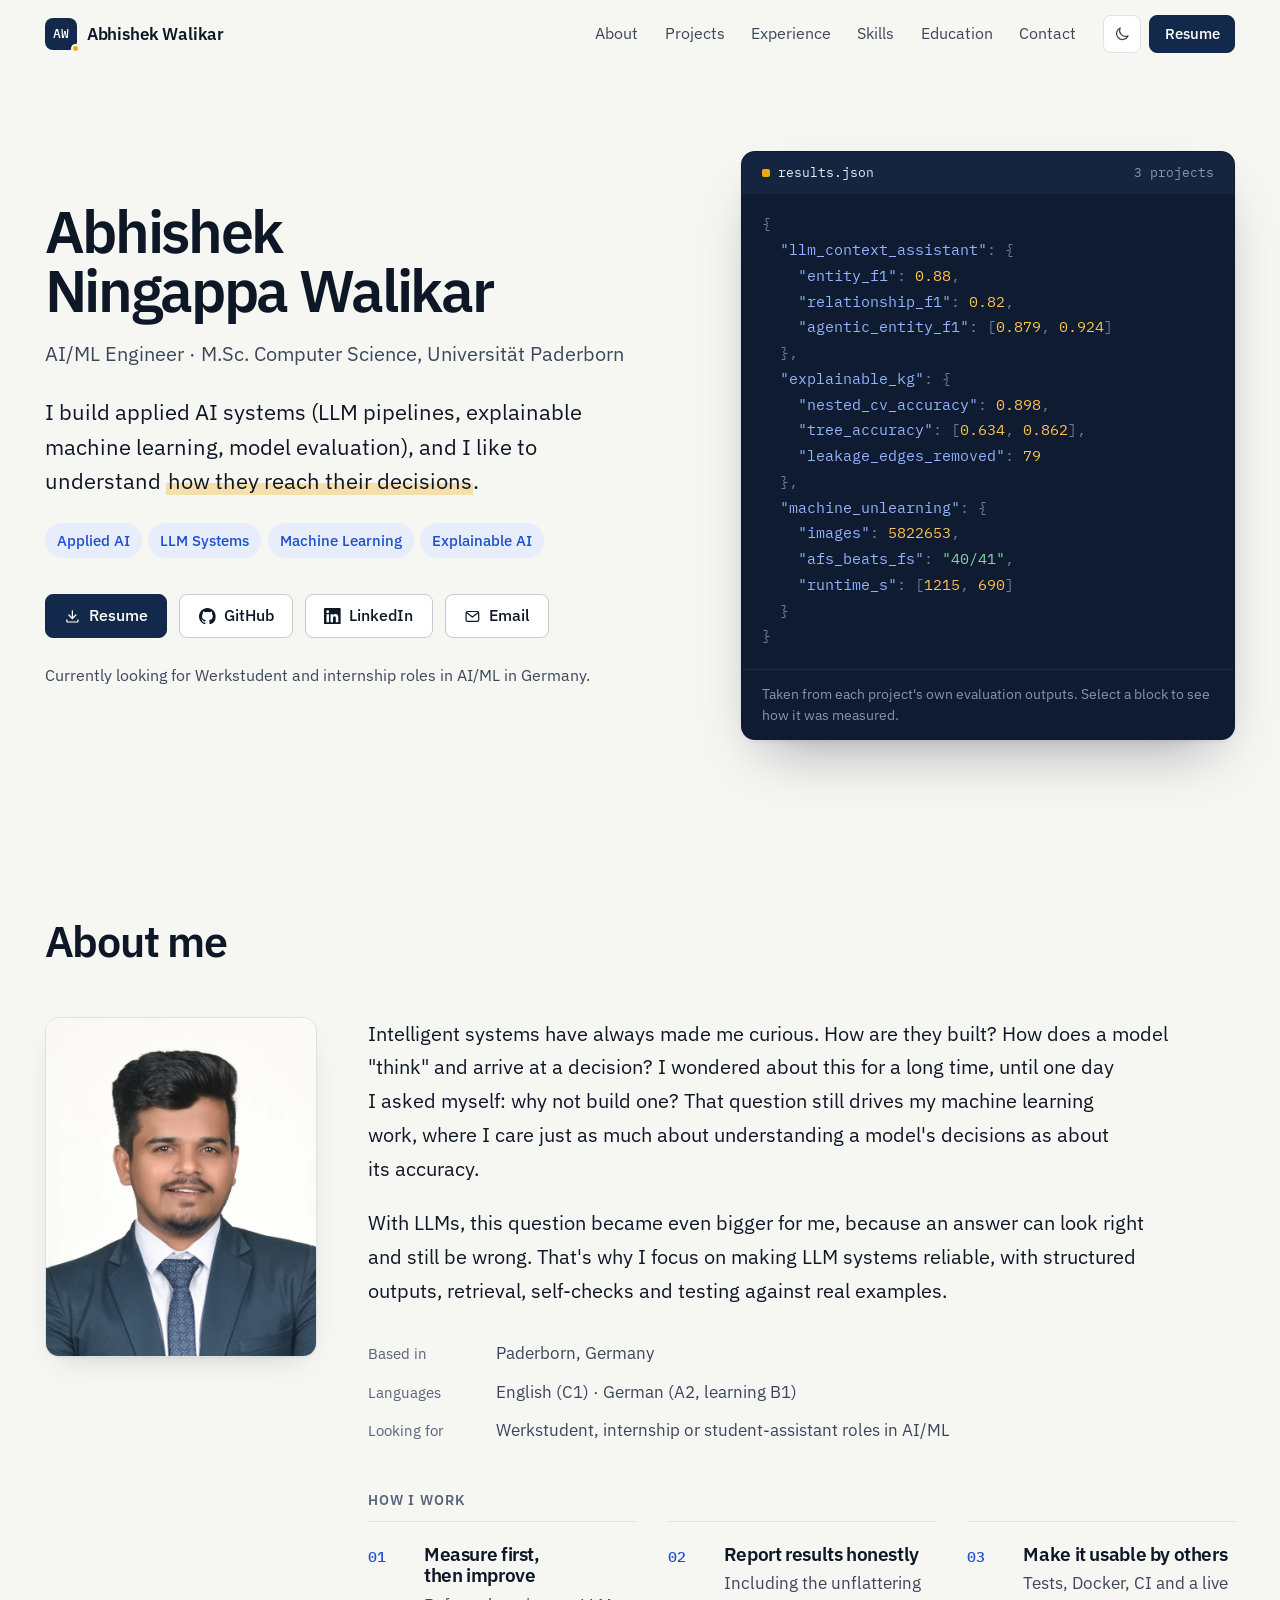
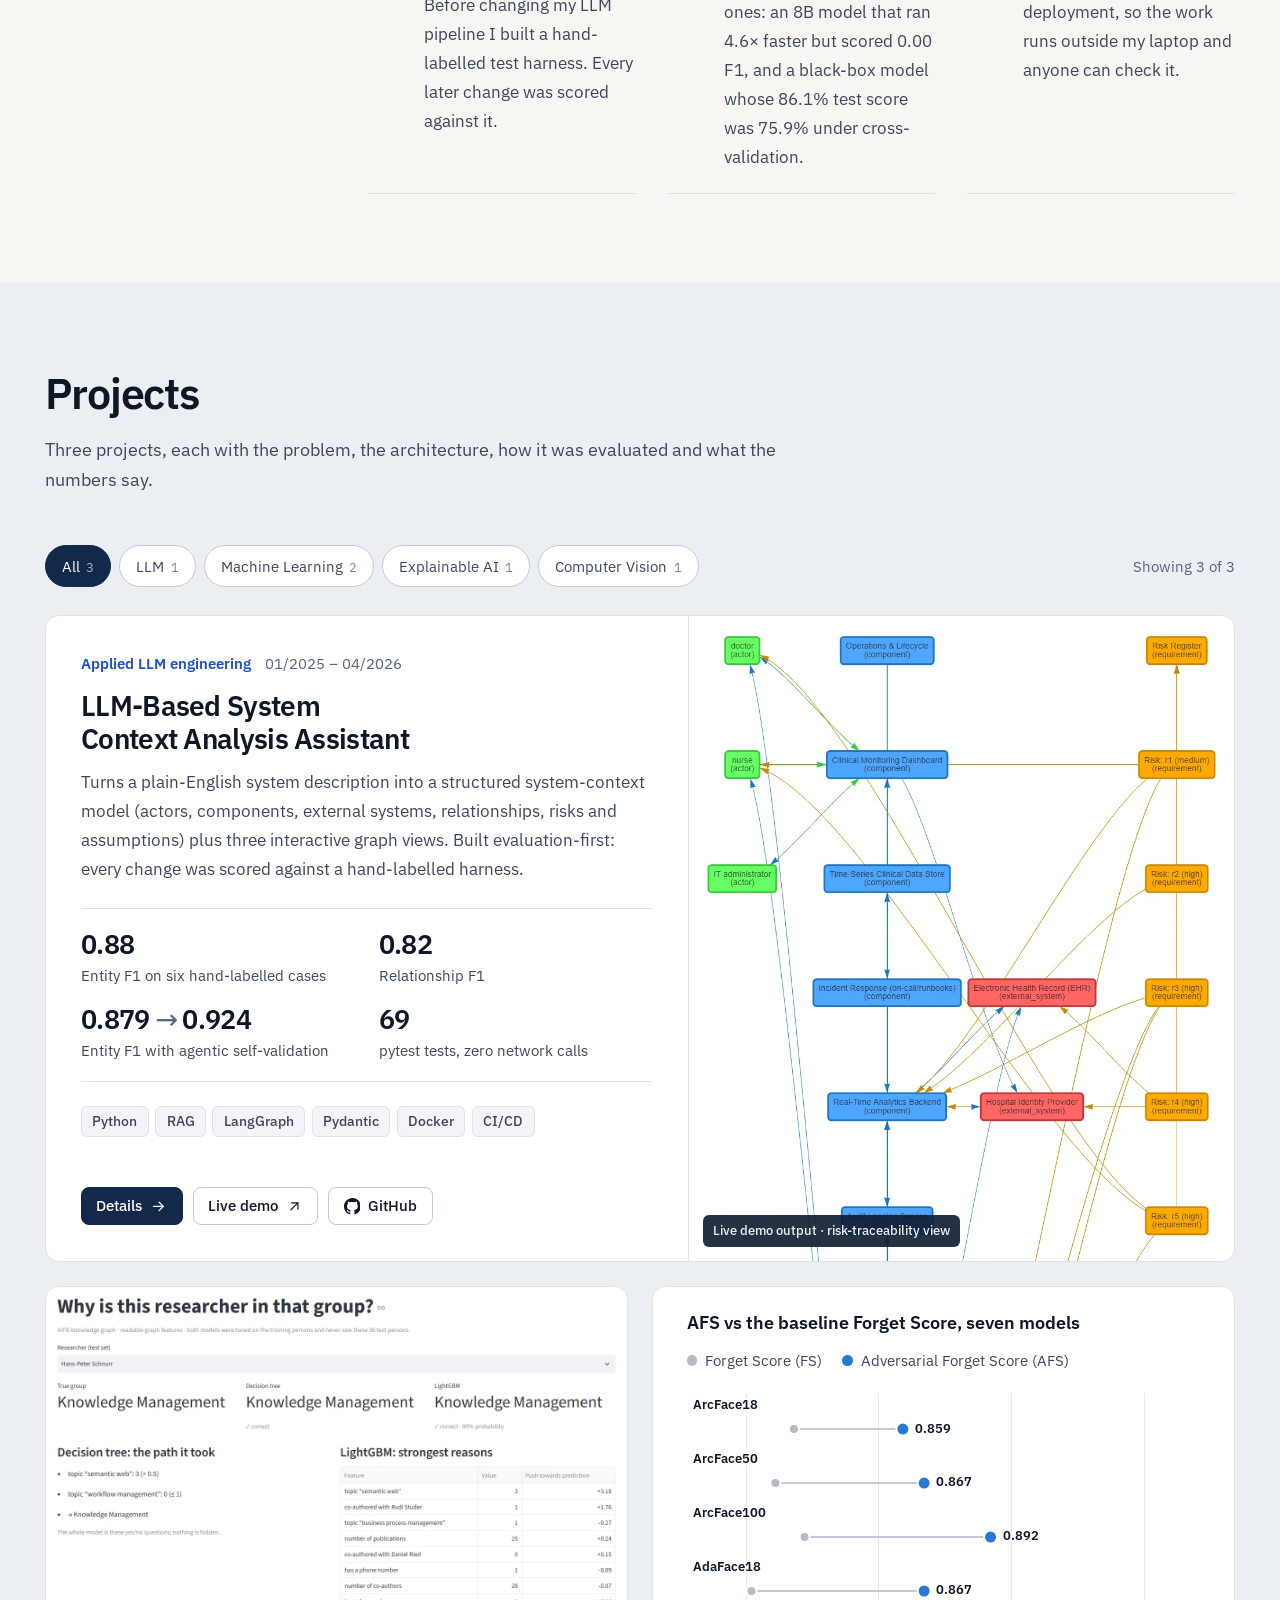
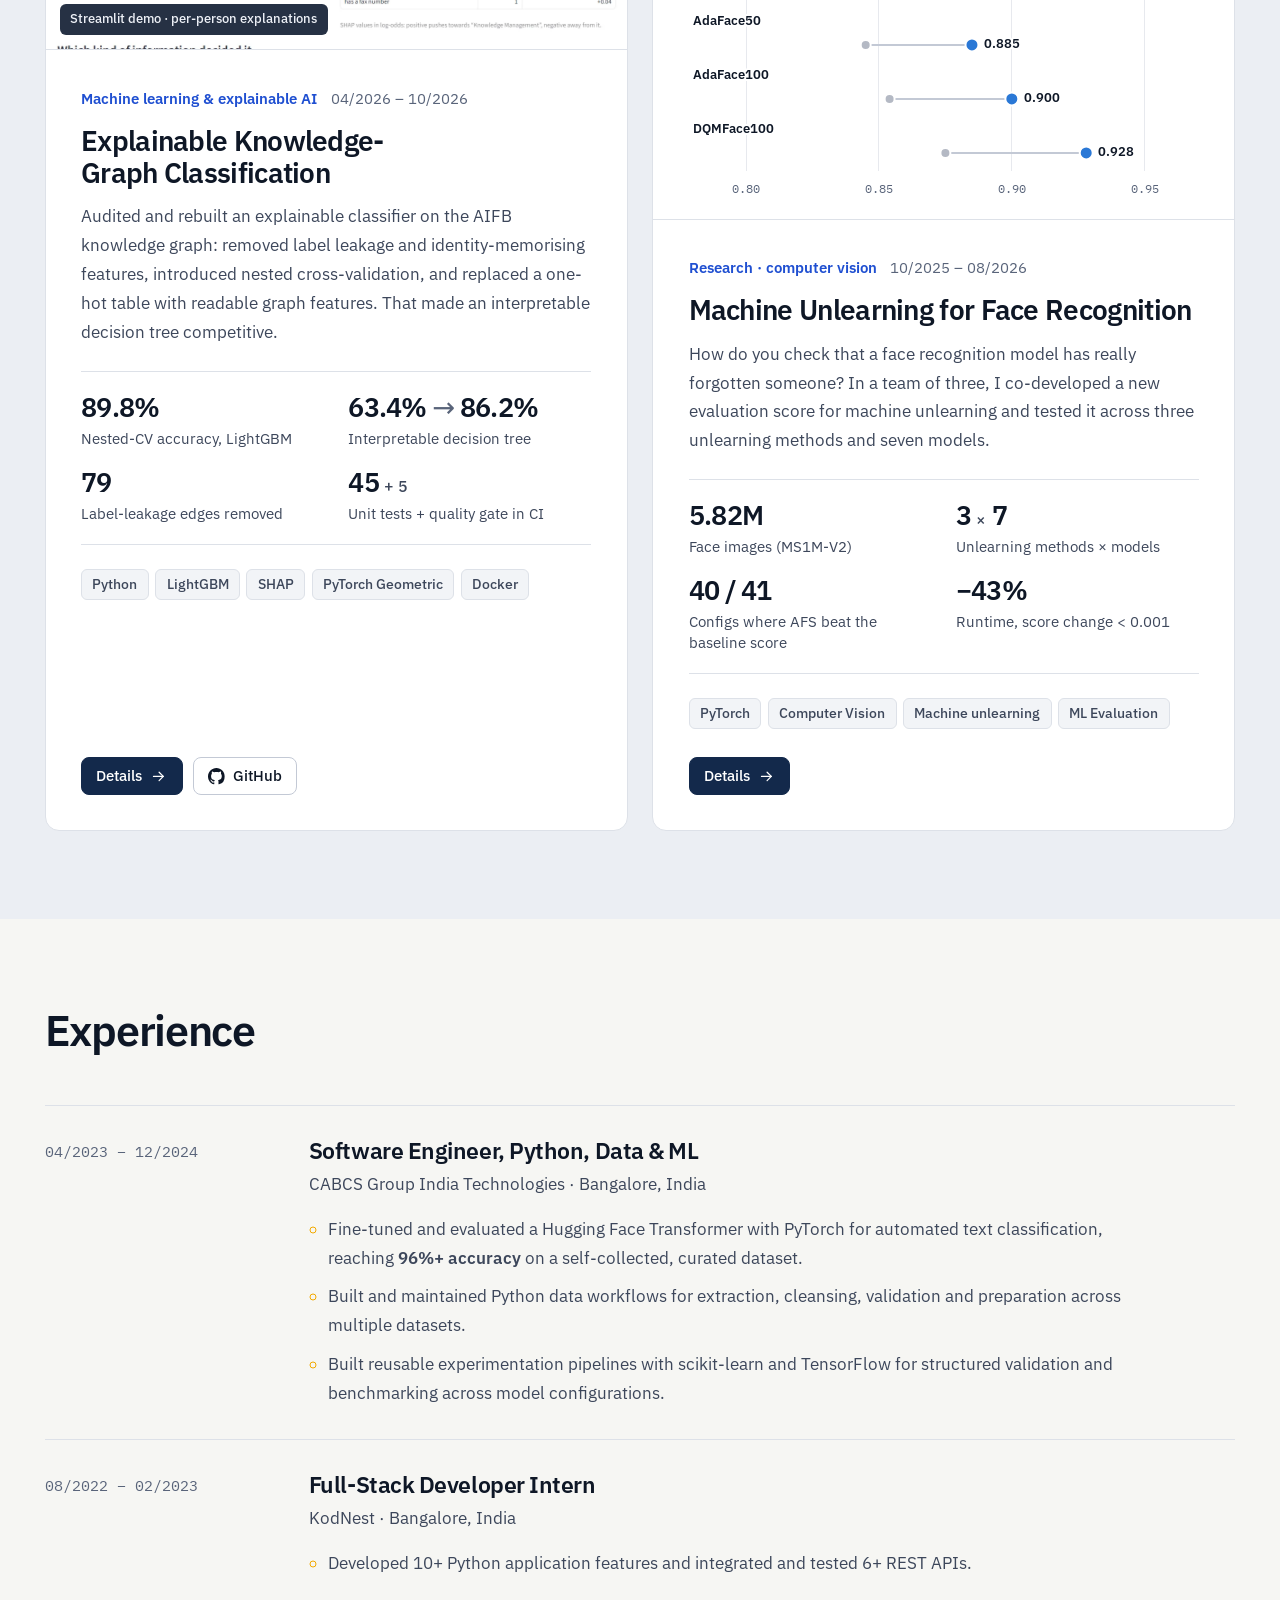
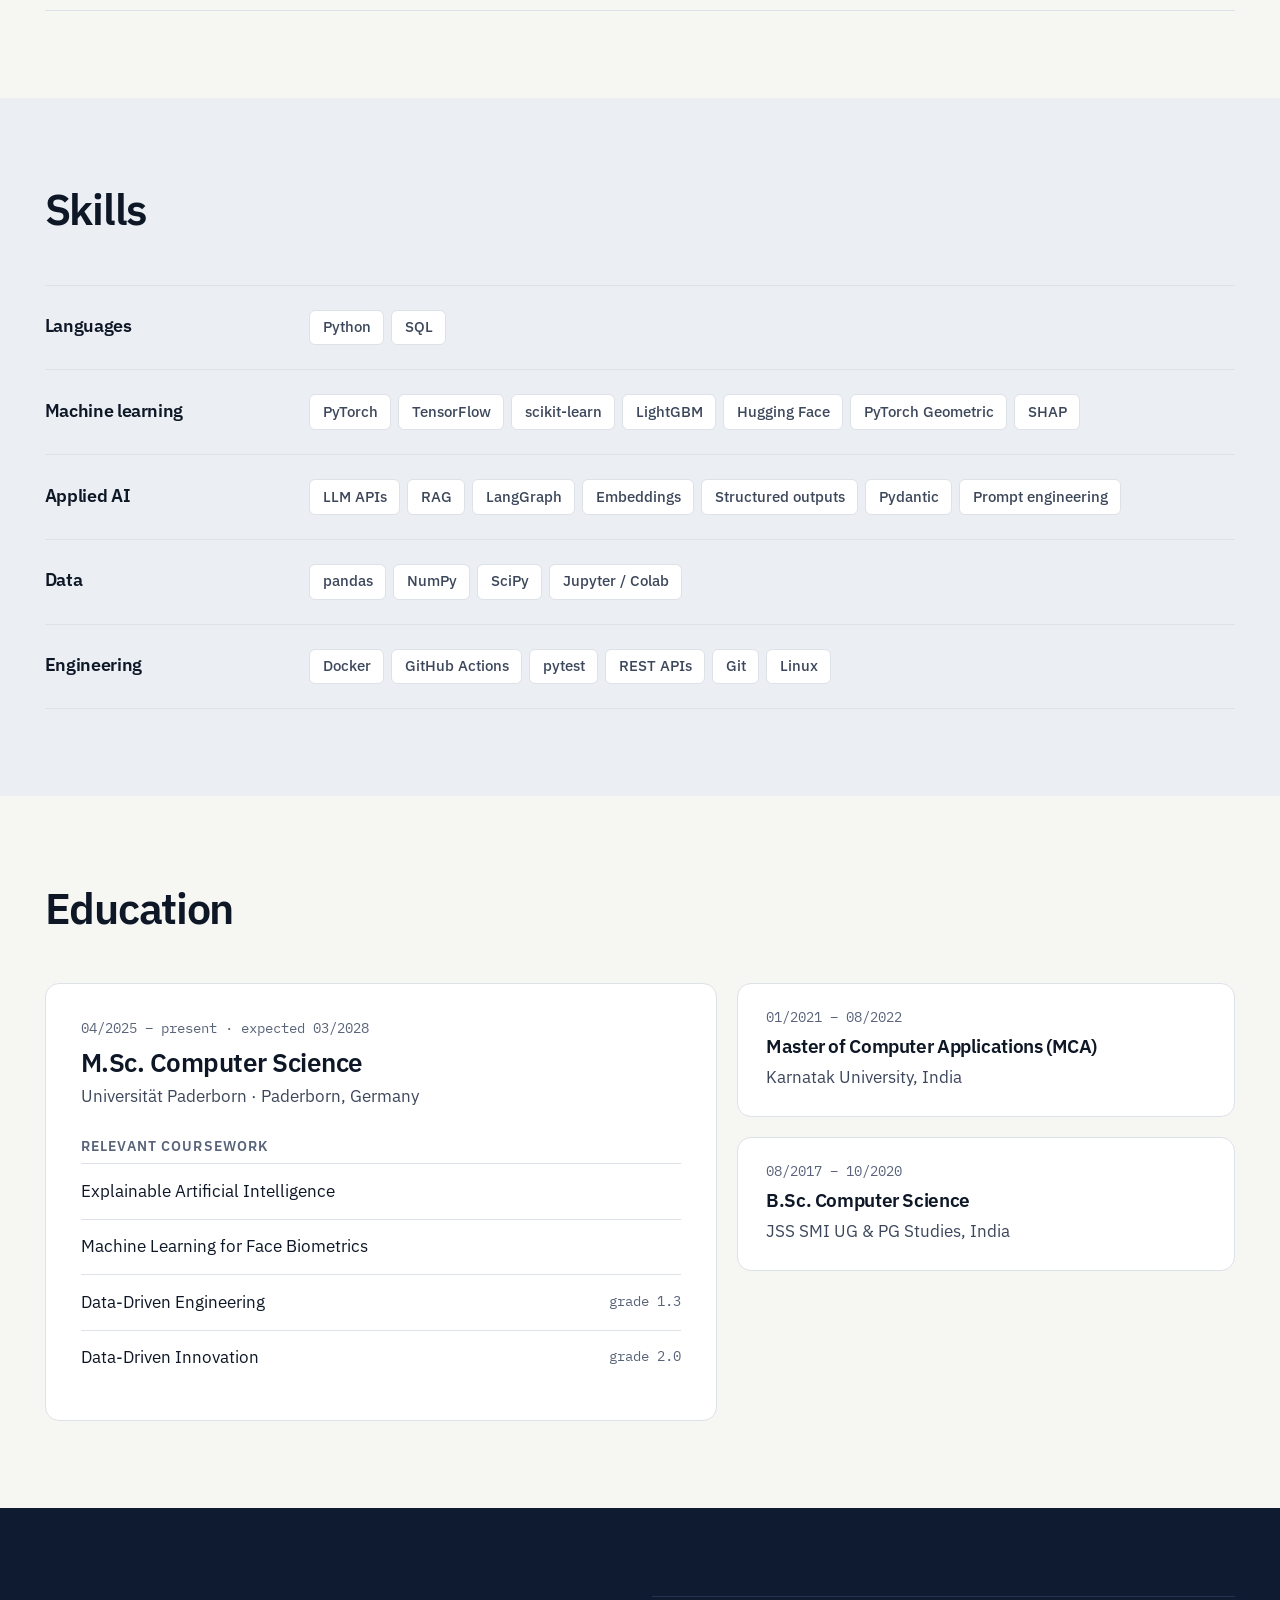
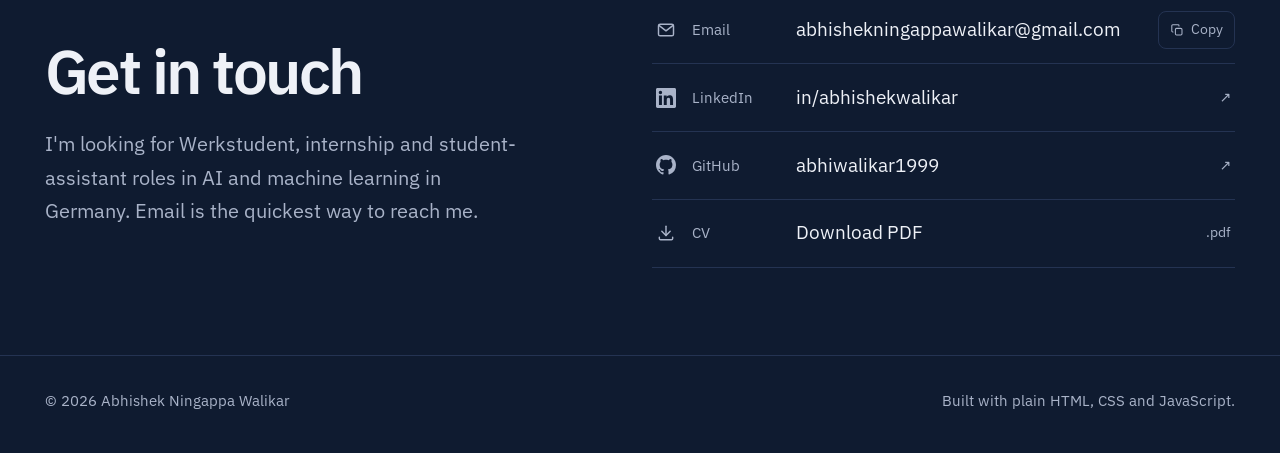
==== commit 90b125d4: "Latest commit" ====
--- a/site/index.html
+++ b/site/index.html
@@ -24,6 +24,7 @@
   <link rel="stylesheet" href="assets/css/style.css">
   <script>try{var t=localStorage.getItem('theme');if(t==='light'||t==='dark')document.documentElement.dataset.theme=t}catch(e){}document.documentElement.classList.add('js')</script>
   <script src="assets/js/main.js" defer></script>
+  <script src="assets/js/insights.js" defer></script>
   <script src="assets/js/charts.js" defer></script>
   <script type="application/ld+json">
   {
@@ -432,7 +433,7 @@
   <footer class="site-footer">
     <div class="wrap footer-inner">
       <p>© <span data-year>2026</span> Abhishek Ningappa Walikar</p>
-      <p>Built with plain HTML, CSS and JavaScript. No cookies, no tracking.</p>
+      <p>Built with plain HTML, CSS and JavaScript.</p>
     </div>
   </footer>
 </body>
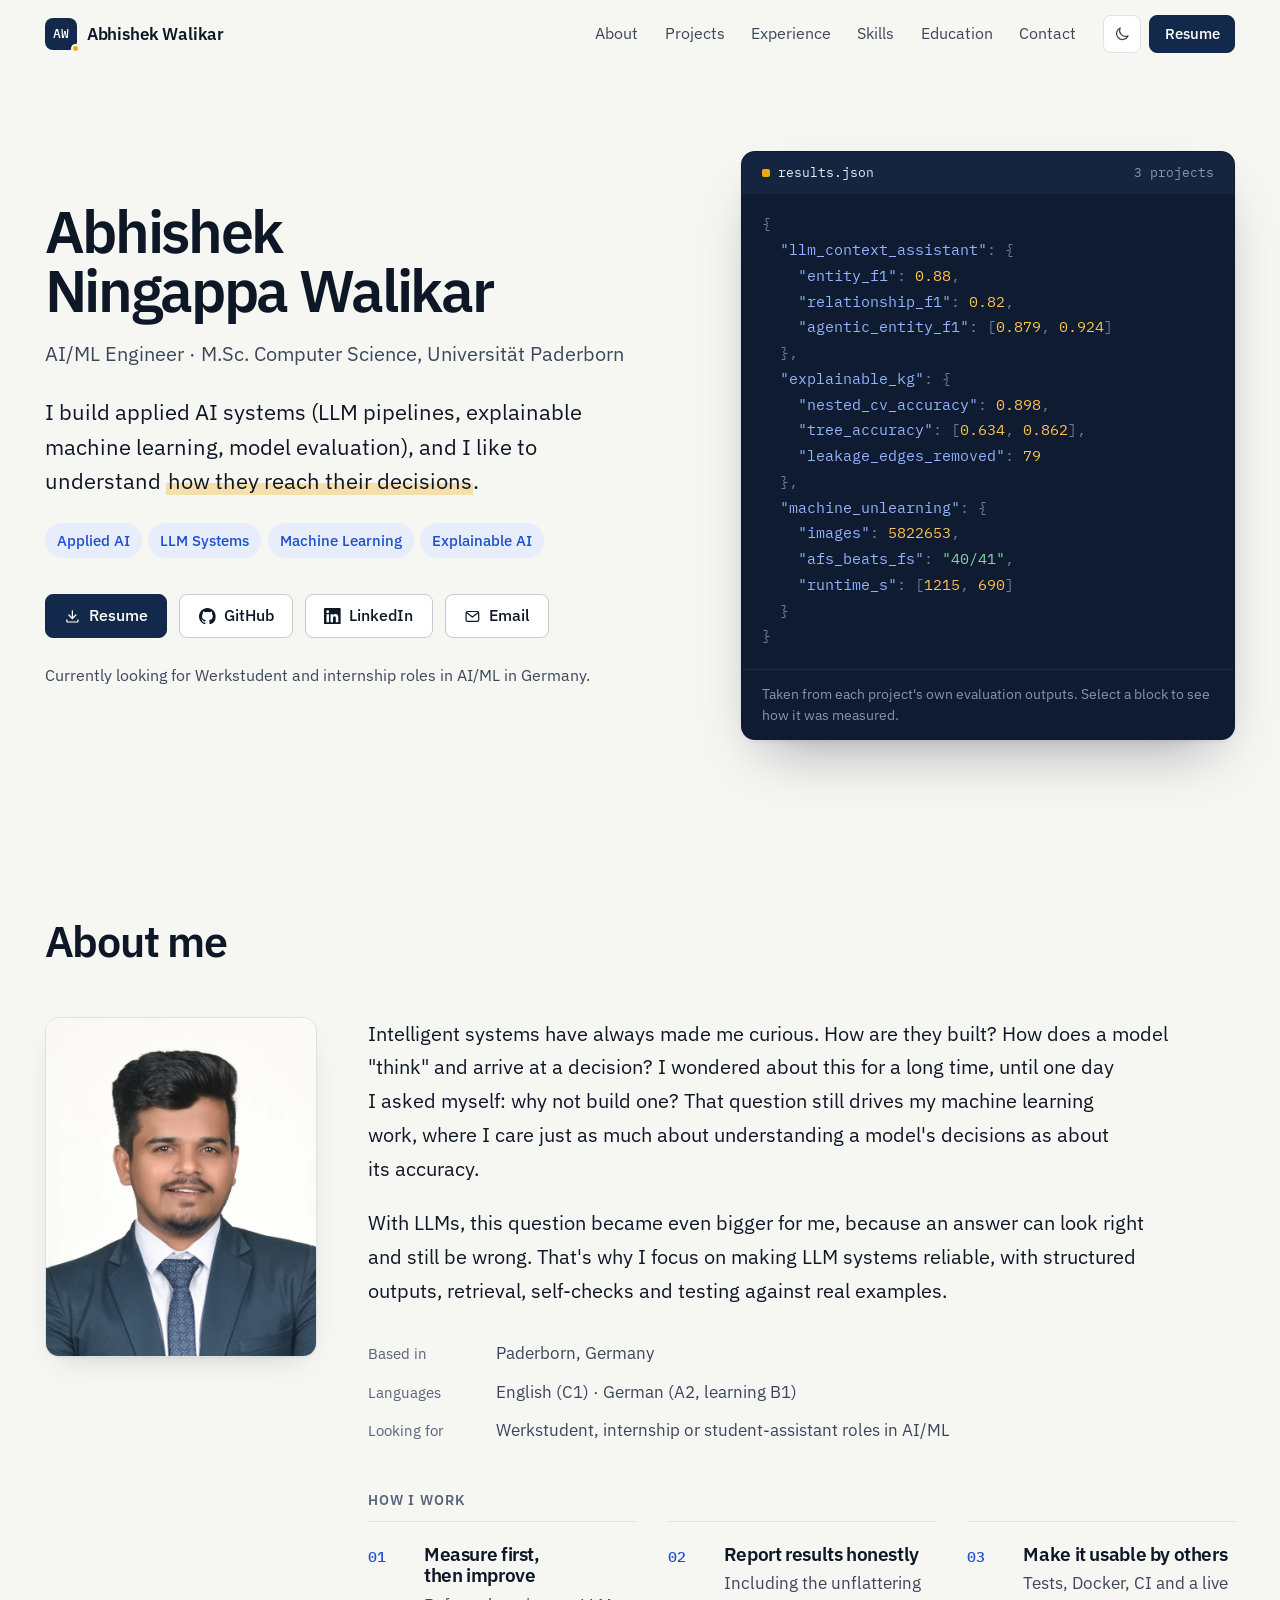
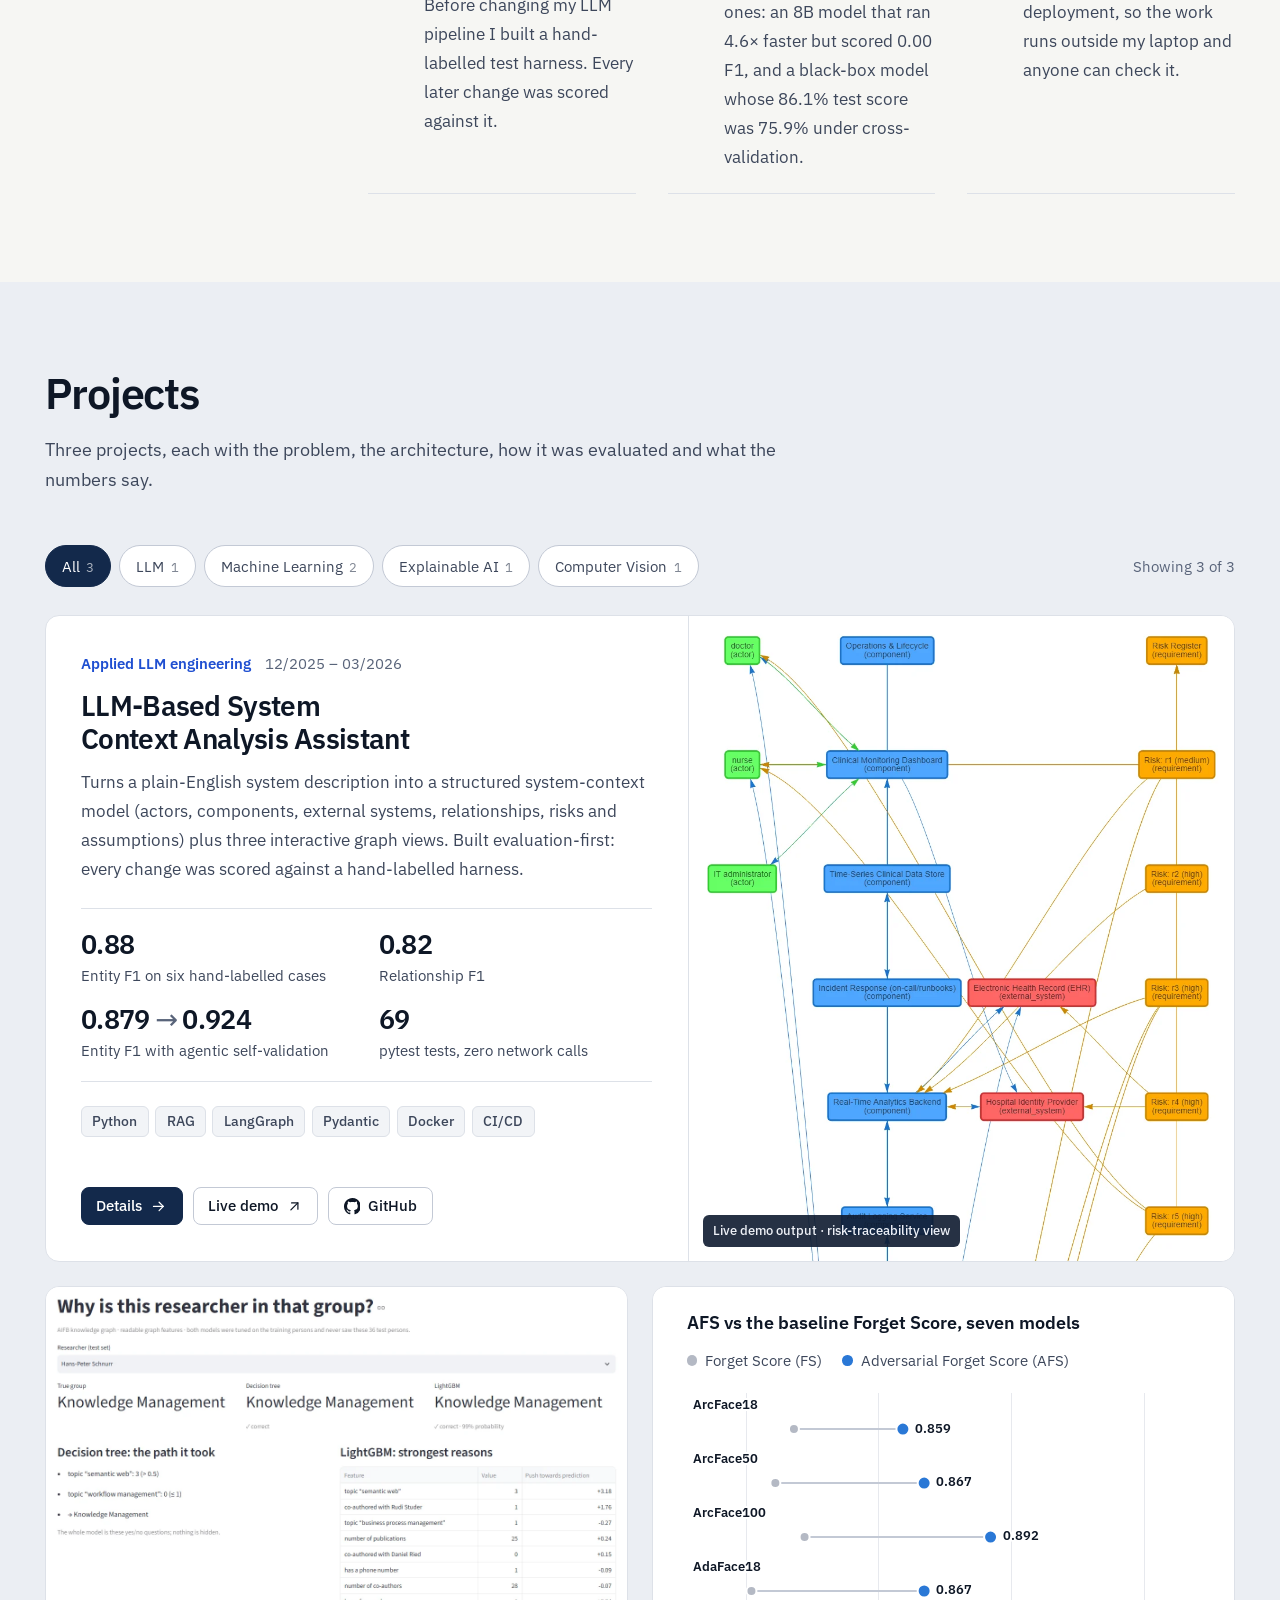
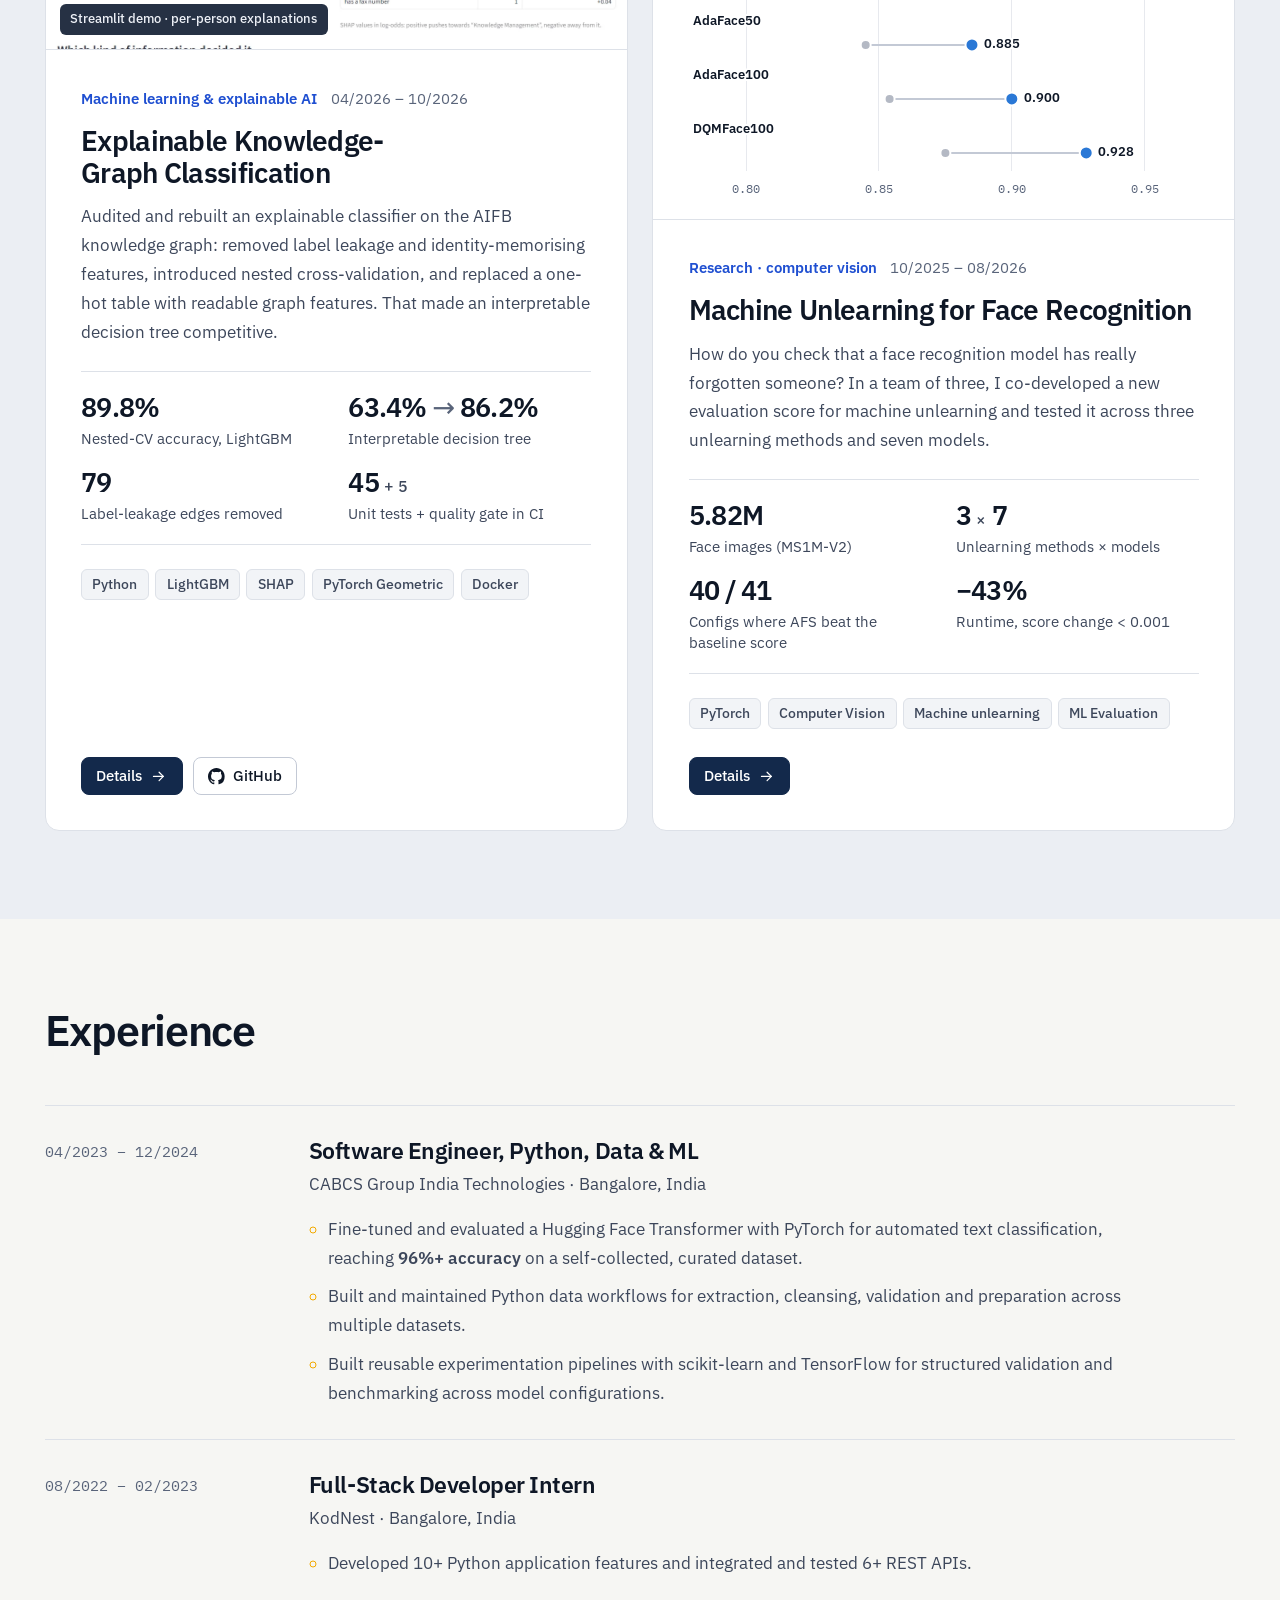
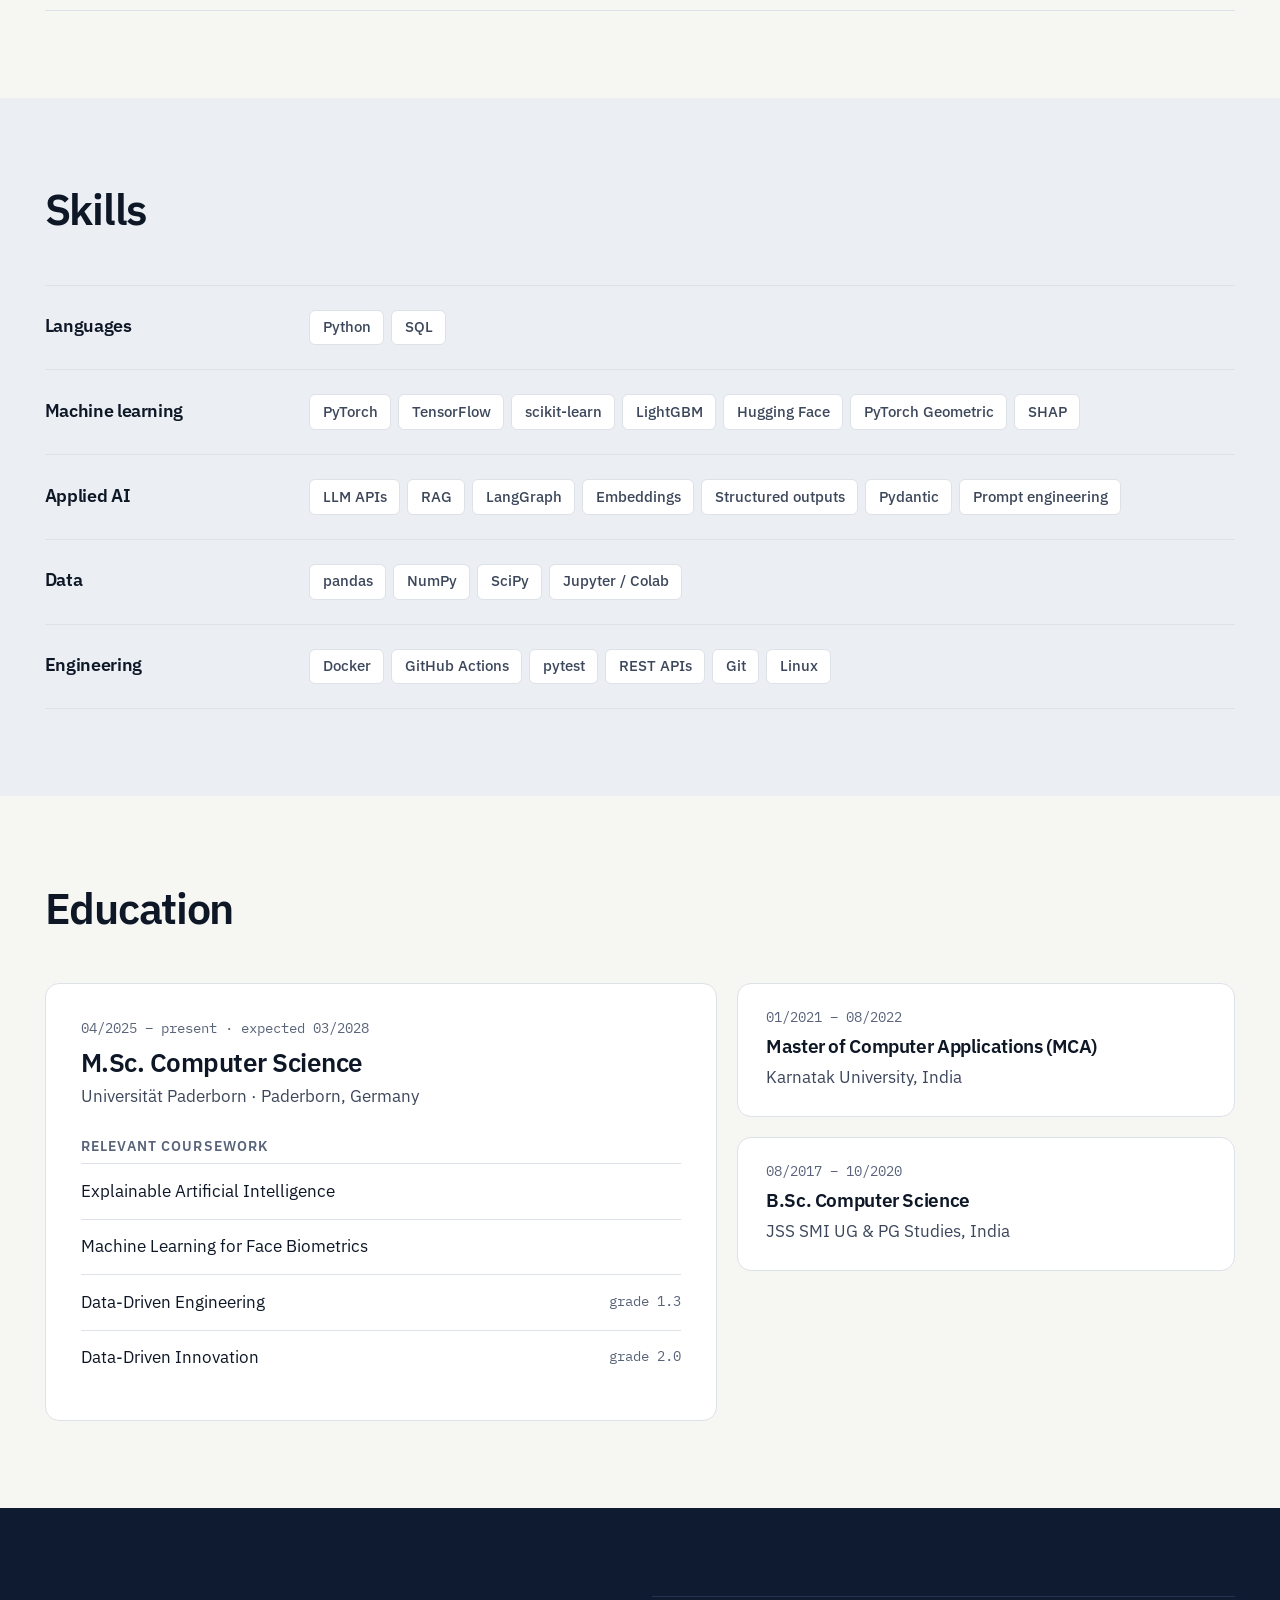
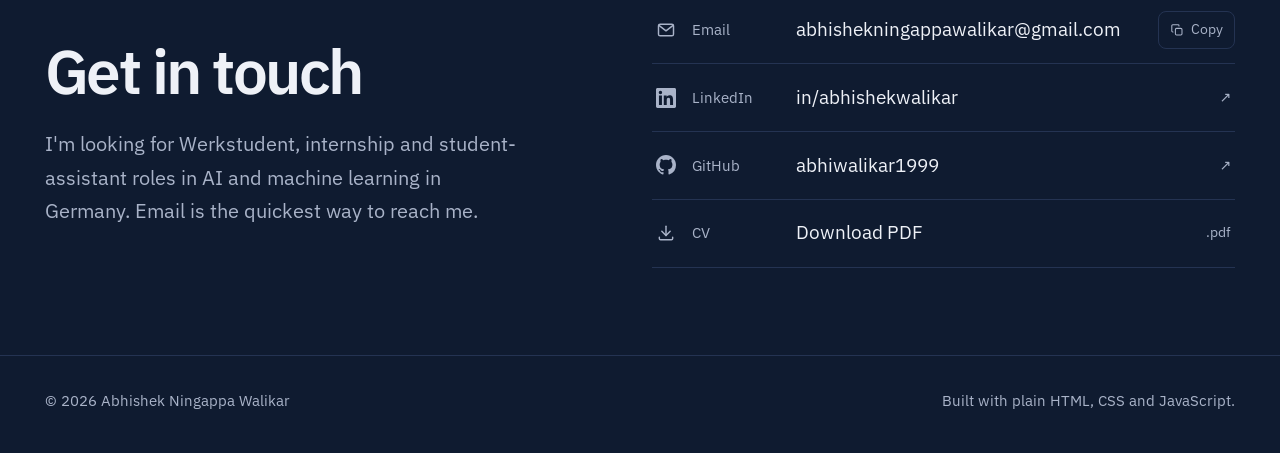
==== commit a5c1e54b: "Latest commit" ====
--- a/site/index.html
+++ b/site/index.html
@@ -198,7 +198,7 @@
               <span class="media-label">Live demo output · risk-traceability view</span>
             </a>
             <div class="project-body">
-              <div class="project-meta"><span class="tag">Applied LLM engineering</span><span>01/2025 – 04/2026</span></div>
+              <div class="project-meta"><span class="tag">Applied LLM engineering</span><span>12/2025 – 03/2026</span></div>
               <h3><a href="projects/llm-context-assistant/">LLM-Based System Context Analysis Assistant</a></h3>
               <p class="project-summary">Turns a plain-English system description into a structured system-context model (actors, components, external systems, relationships, risks and assumptions) plus three interactive graph views. Built evaluation-first: every change was scored against a hand-labelled harness.</p>
               <ul class="stats" aria-label="Key results">
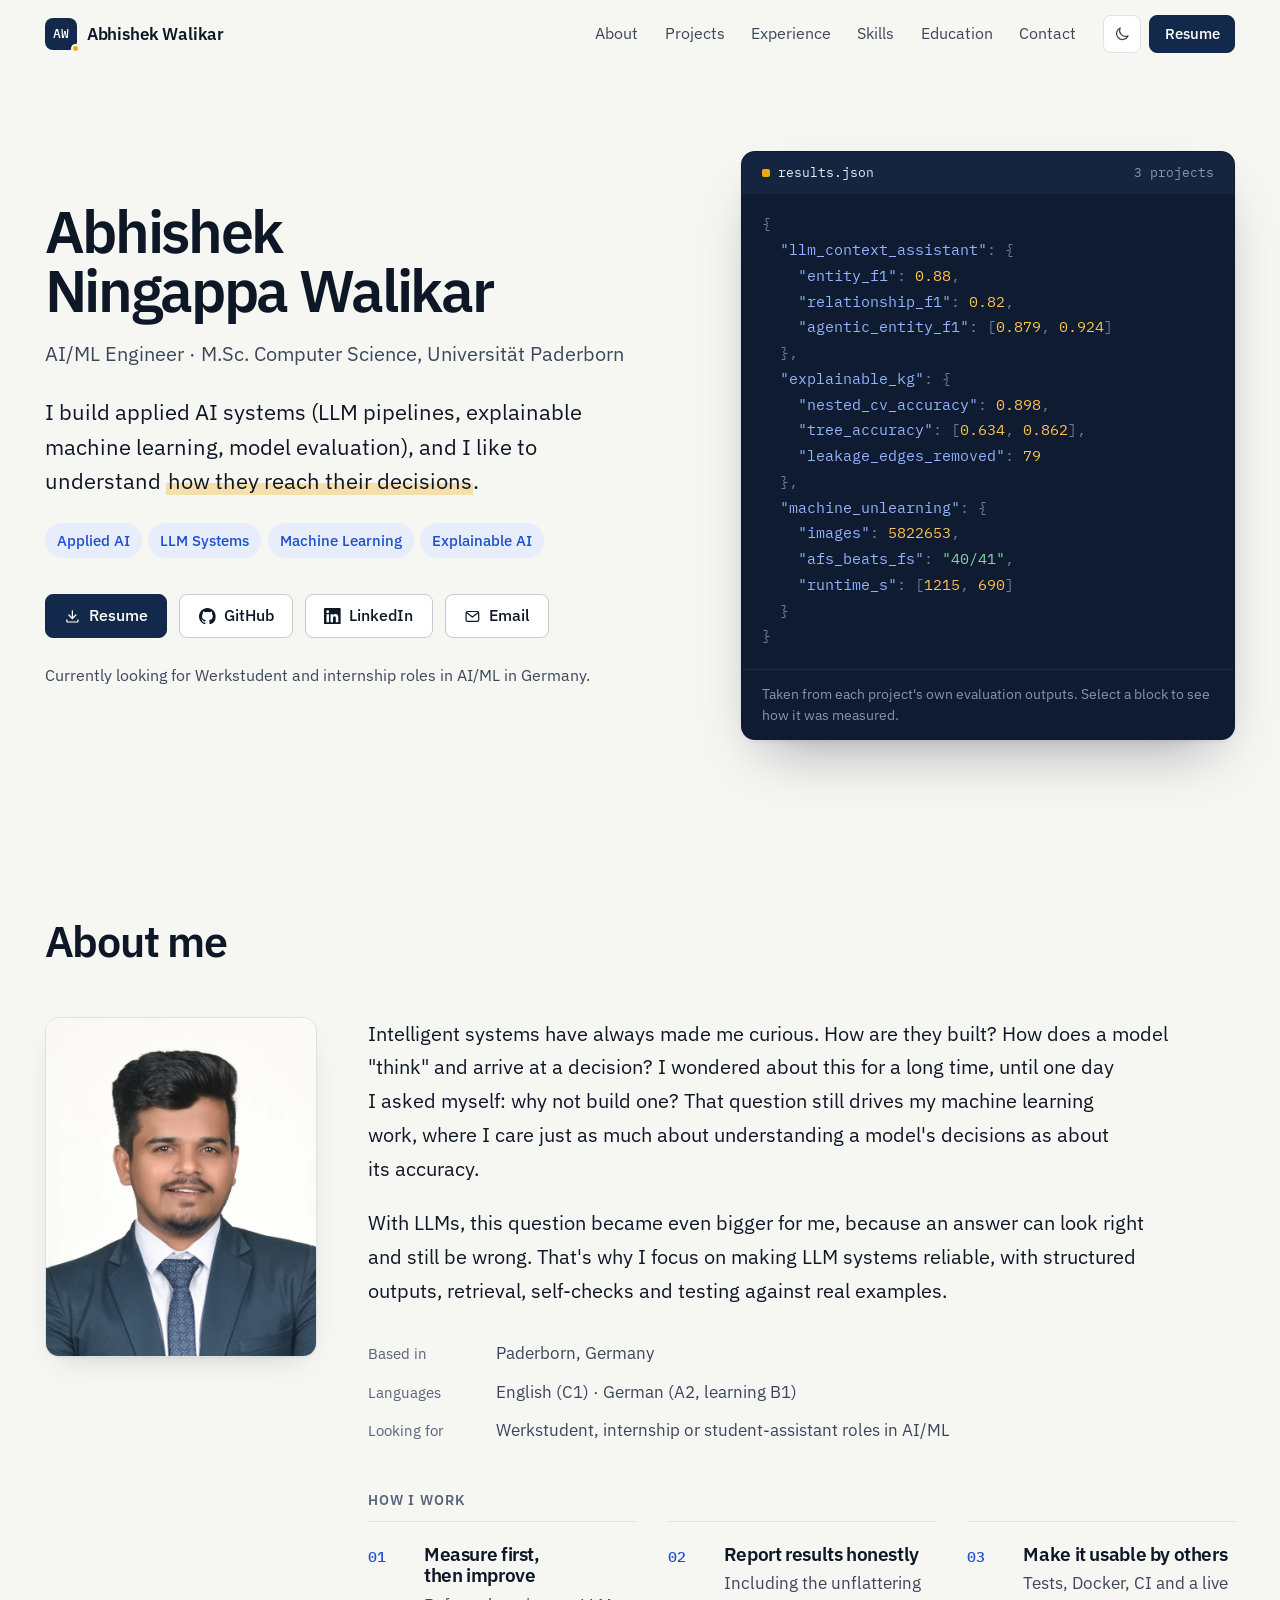
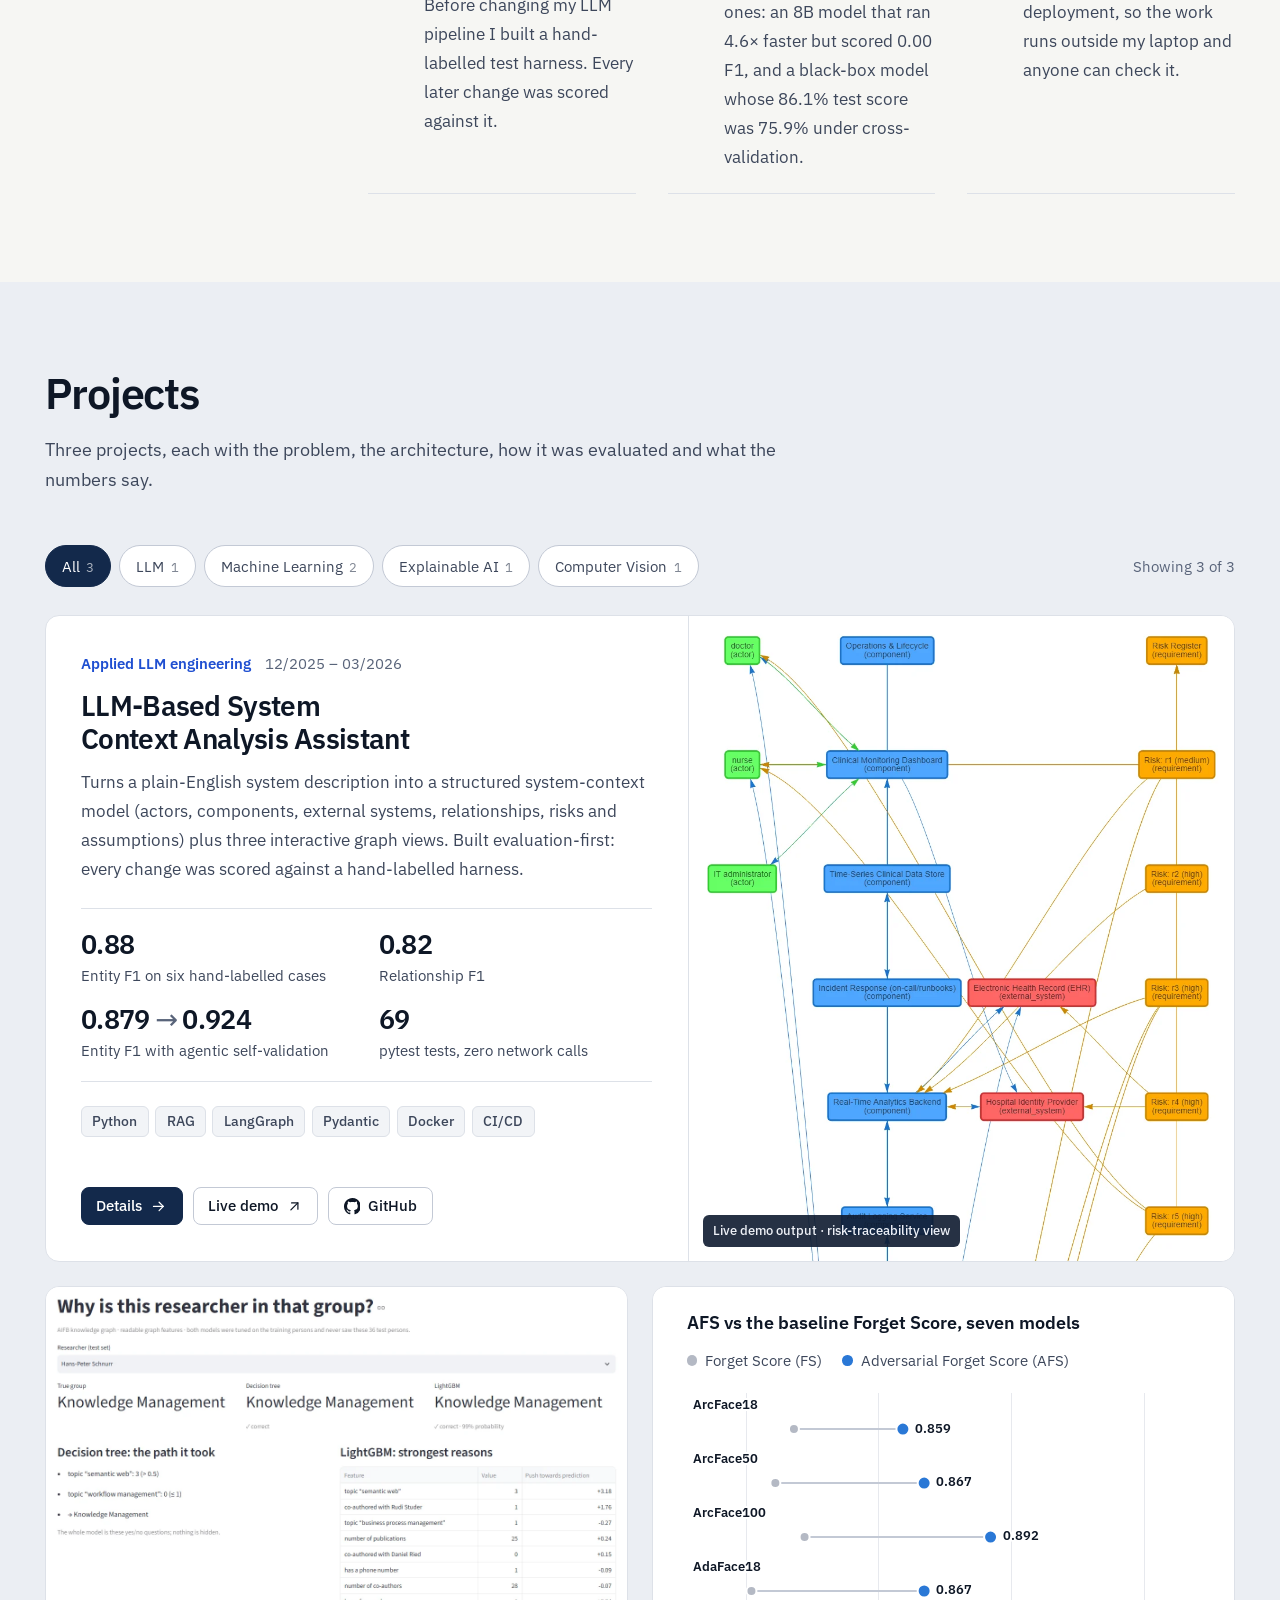
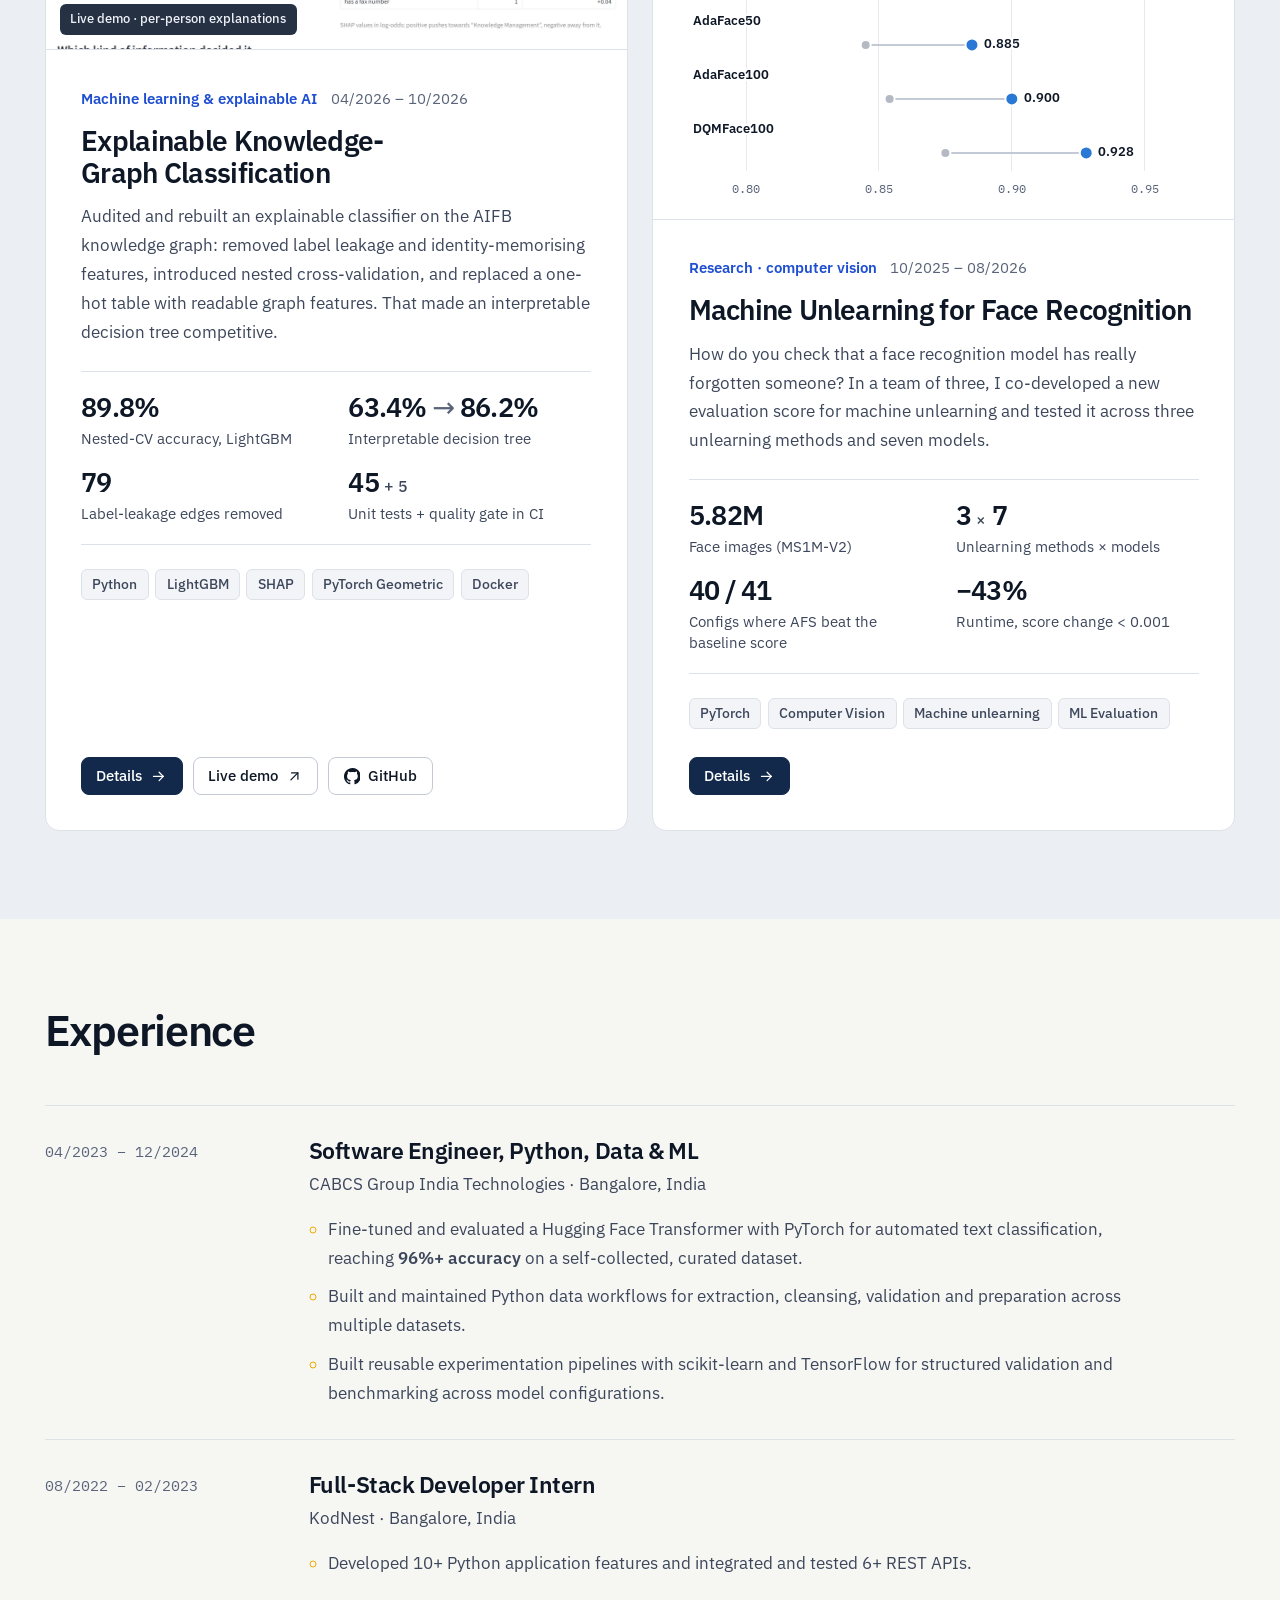
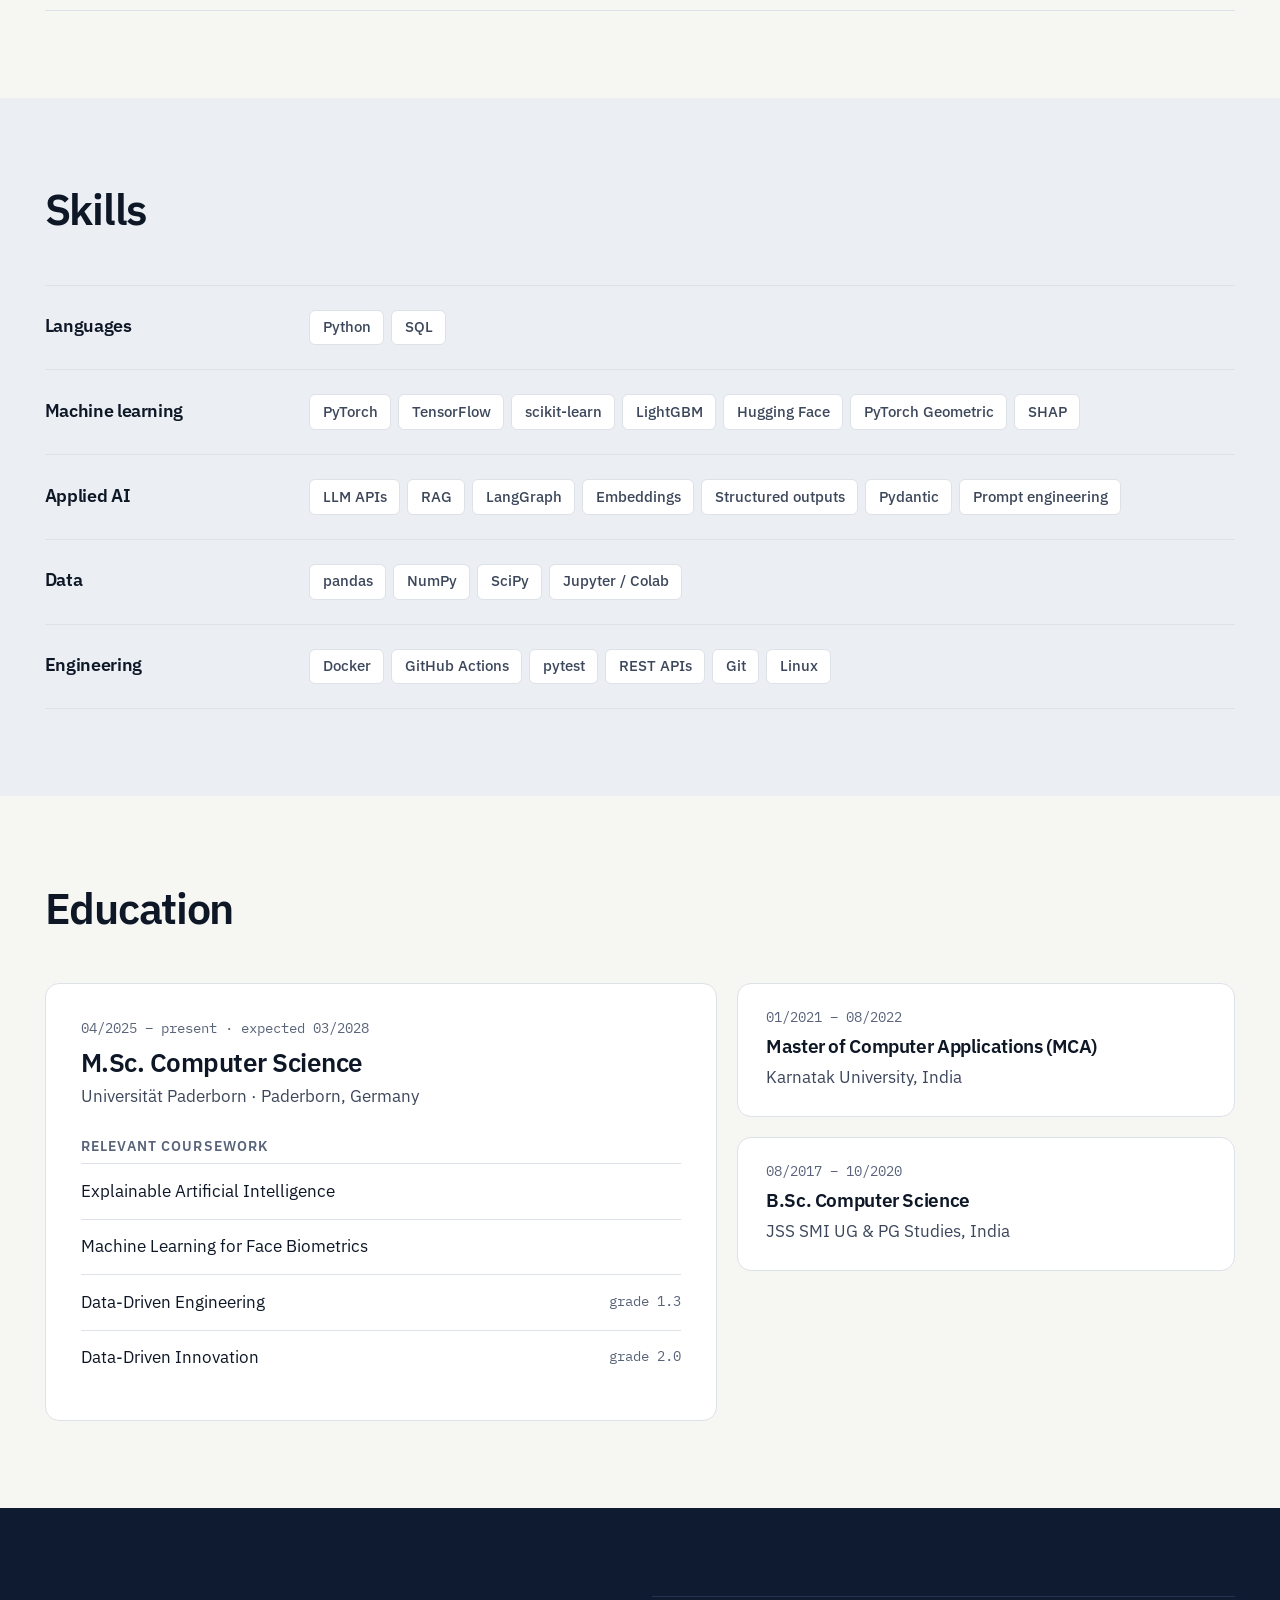
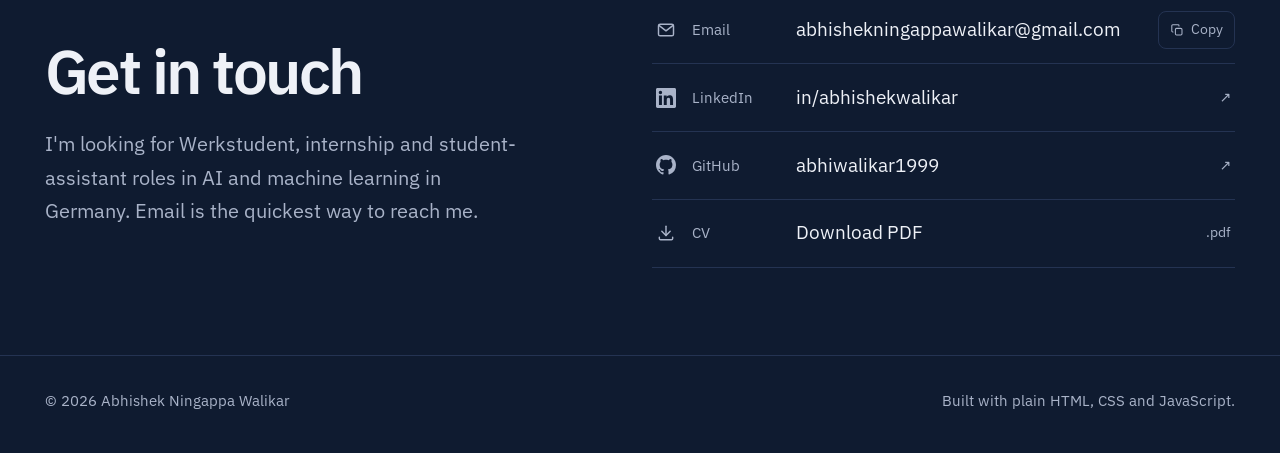
==== commit 1121b2fc: "Latest commit" ====
--- a/site/index.html
+++ b/site/index.html
@@ -213,7 +213,7 @@
               <div class="project-actions">
                 <a class="btn btn--sm" href="projects/llm-context-assistant/">Details
                   <svg class="icon icon--stroke" aria-hidden="true"><use href="assets/img/icons.svg#i-arrow-right"/></svg></a>
-                <a class="btn btn--sm btn--ghost" href="https://context-graph-assistant.onrender.com" target="_blank" rel="noopener">Live demo
+                <a class="btn btn--sm btn--ghost" href="https://context-graph-assistant.kindforest-49e58022.francecentral.azurecontainerapps.io" target="_blank" rel="noopener">Live demo
                   <svg class="icon icon--stroke" aria-hidden="true"><use href="assets/img/icons.svg#i-arrow-up-right"/></svg></a>
                 <a class="btn btn--sm btn--ghost" href="https://github.com/abhiwalikar1999/LLM-Based-System-Context-Analysis-Assistant" target="_blank" rel="noopener">
                   <svg class="icon" aria-hidden="true"><use href="assets/img/icons.svg#i-github"/></svg>GitHub</a>
@@ -225,7 +225,7 @@
           <li class="project reveal" data-tags="ml xai">
             <a class="project-media" href="projects/explainable-kg-classification/" tabindex="-1" aria-hidden="true">
               <img src="assets/img/projects/kg-demo-card.webp" alt="" width="1290" height="806" loading="lazy" decoding="async">
-              <span class="media-label">Streamlit demo · per-person explanations</span>
+              <span class="media-label">Live demo · per-person explanations</span>
             </a>
             <div class="project-body">
               <div class="project-meta"><span class="tag">Machine learning &amp; explainable AI</span><span>04/2026 – 10/2026</span></div>
@@ -243,6 +243,8 @@
               <div class="project-actions">
                 <a class="btn btn--sm" href="projects/explainable-kg-classification/">Details
                   <svg class="icon icon--stroke" aria-hidden="true"><use href="assets/img/icons.svg#i-arrow-right"/></svg></a>
+                <a class="btn btn--sm btn--ghost" href="https://explainable-kg-classification.purplerock-f0a543f4.francecentral.azurecontainerapps.io" target="_blank" rel="noopener">Live demo
+                  <svg class="icon icon--stroke" aria-hidden="true"><use href="assets/img/icons.svg#i-arrow-up-right"/></svg></a>
                 <a class="btn btn--sm btn--ghost" href="https://github.com/abhiwalikar1999/explainable-kg-classification" target="_blank" rel="noopener">
                   <svg class="icon" aria-hidden="true"><use href="assets/img/icons.svg#i-github"/></svg>GitHub</a>
               </div>
